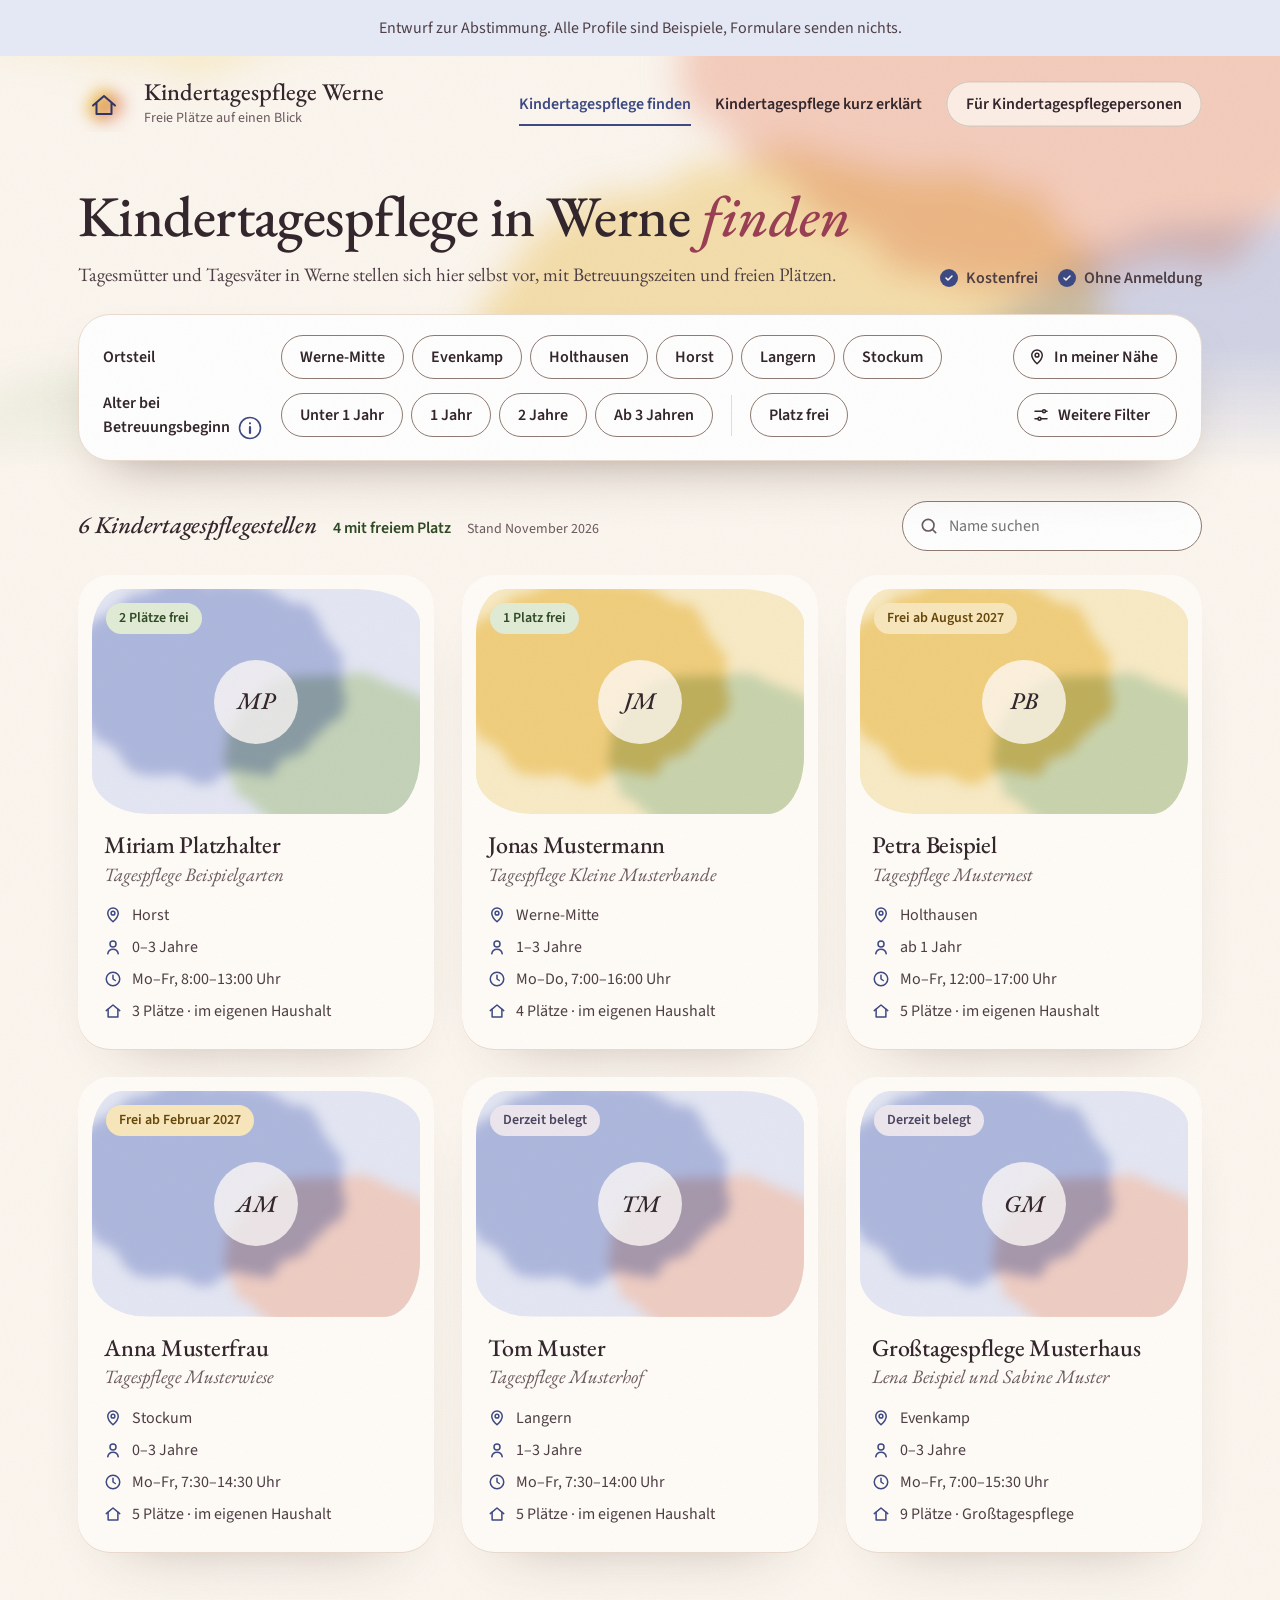
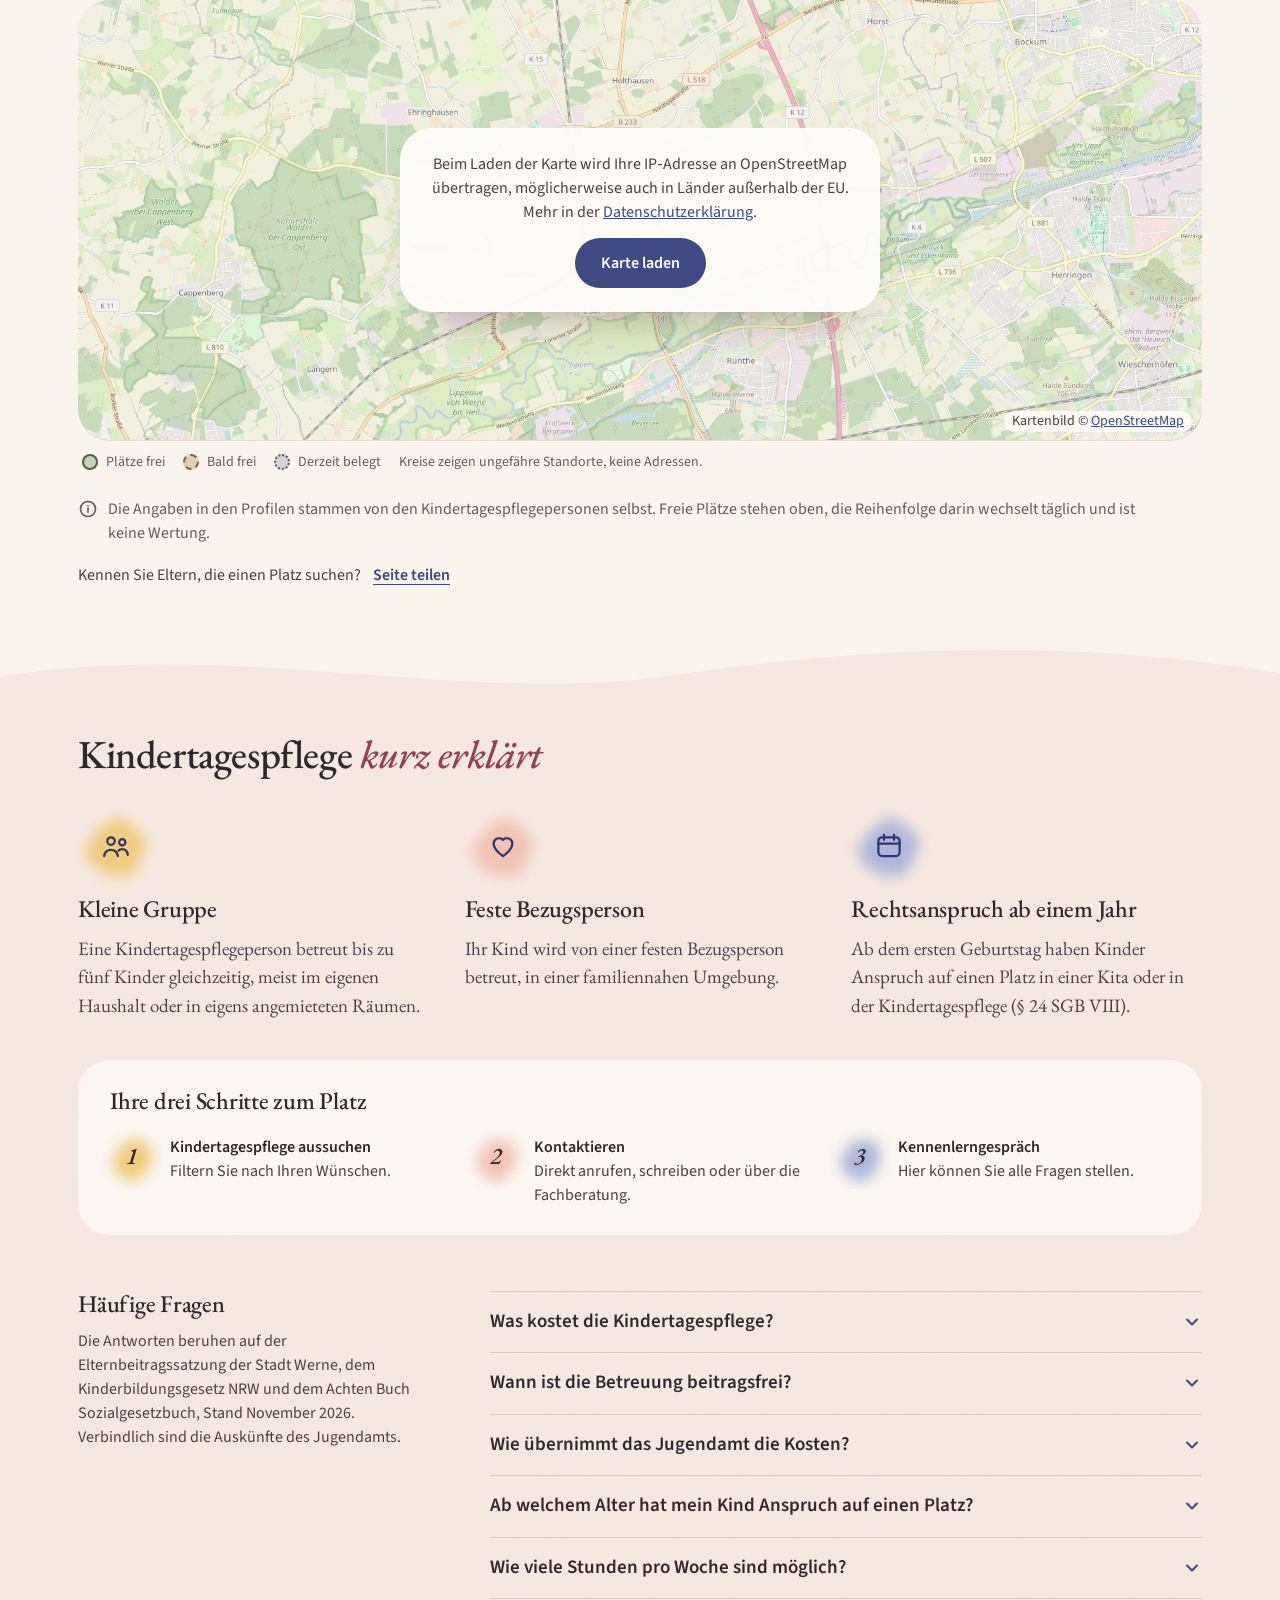
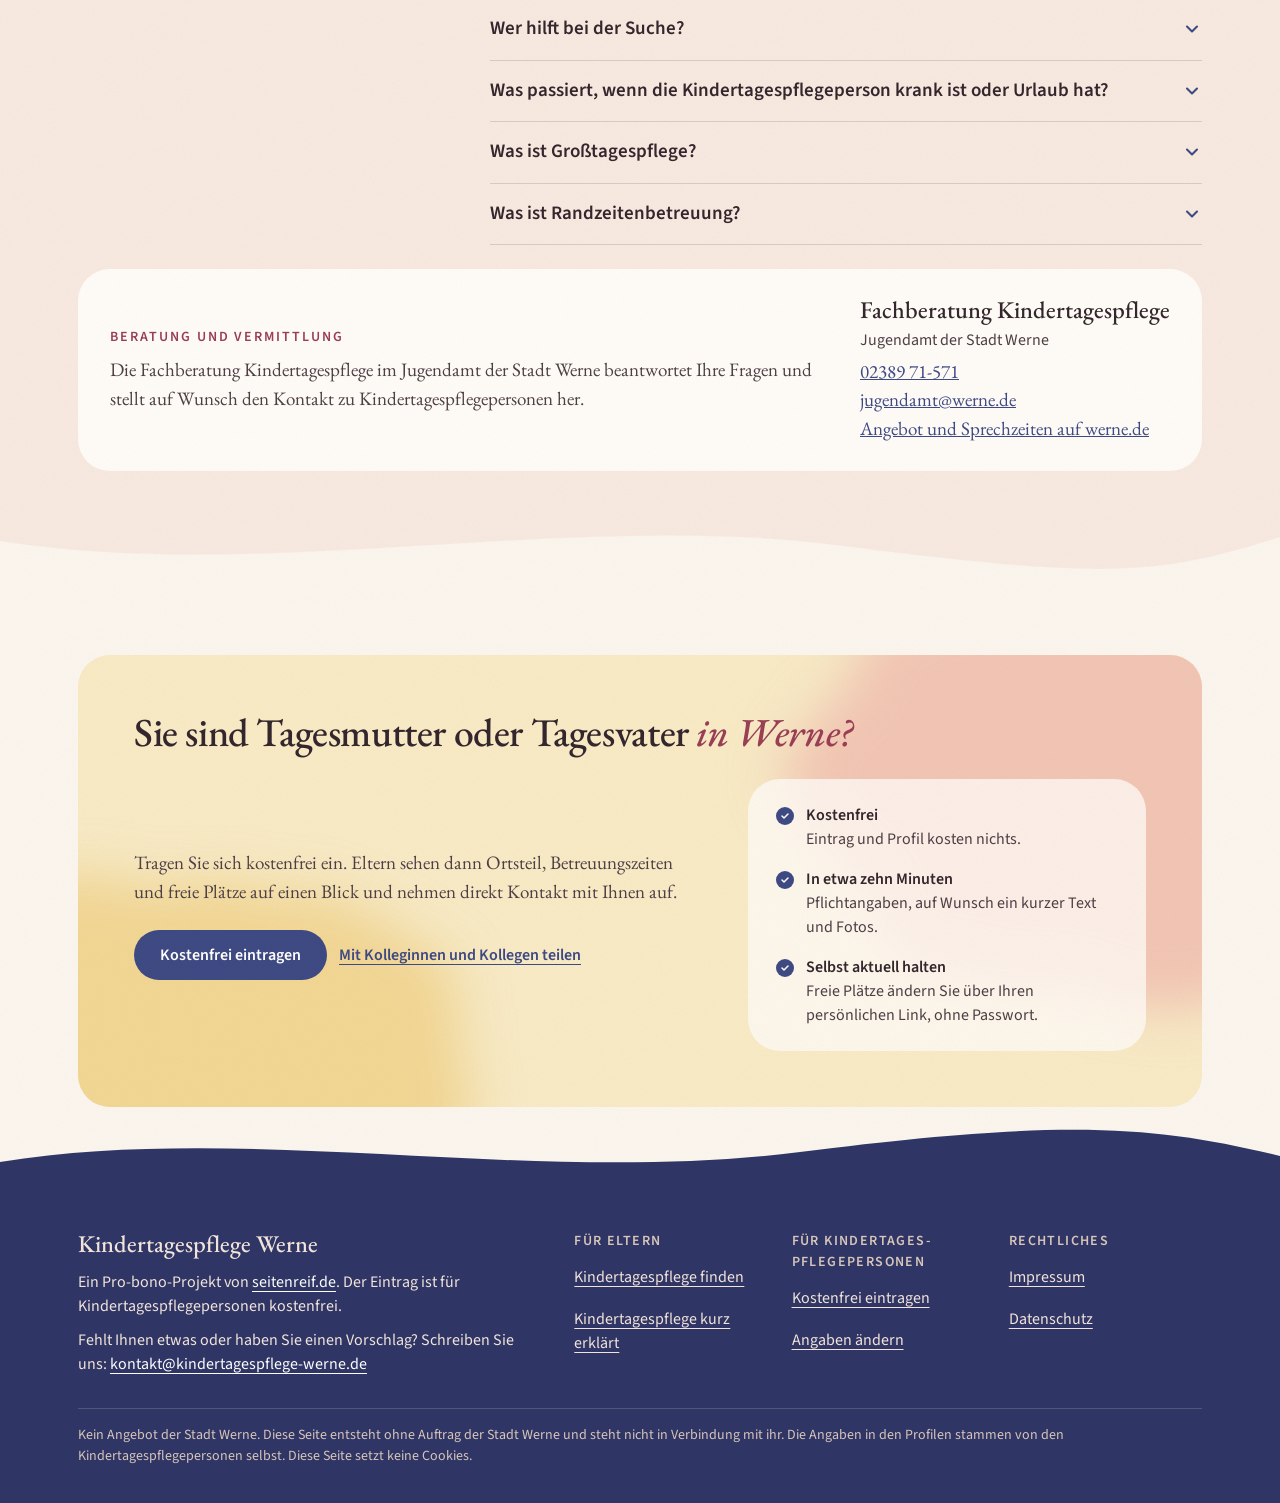
==== index.html @ 7c1902ea "Vorschau, Stand 09119a2" ====
<!doctype html>
<html lang="de">
<head>
<meta charset="utf-8">
<meta name="robots" content="noindex, nofollow">
<meta name="viewport" content="width=device-width, initial-scale=1">
<title>Tagesmutter &amp; Tagesvater in Werne · Freie Plätze</title>
<meta name="description" content="Freie Plätze bei Tagesmüttern und Tagesvätern in Werne (Kreis Unna): nach Ortsteil und Alter suchen und Kontakt aufnehmen. Kostenfrei, ohne Anmeldung.">
<meta property="og:type" content="website">
<meta property="og:site_name" content="Kindertagespflege Werne">
<meta property="og:locale" content="de_DE">
<meta property="og:title" content="Tagesmutter &amp; Tagesvater in Werne · Freie Plätze">
<meta property="og:description" content="Freie Plätze bei Tagesmüttern und Tagesvätern in Werne (Kreis Unna): nach Ortsteil und Alter suchen und Kontakt aufnehmen. Kostenfrei, ohne Anmeldung.">
<meta property="og:url" content="https://karlschoss-prog.github.io/kindertagespflege-werne-vorschau/">
<meta property="og:image" content="https://karlschoss-prog.github.io/kindertagespflege-werne-vorschau/assets/img/teilen.jpg">
<meta property="og:image:width" content="1200">
<meta property="og:image:height" content="630">
<meta property="og:image:alt" content="Kindertagespflege in Werne auf einen Blick">
<meta name="twitter:card" content="summary_large_image">
<link rel="canonical" href="https://karlschoss-prog.github.io/kindertagespflege-werne-vorschau/">
<link rel="icon" href="assets/img/favicon.svg" type="image/svg+xml">
<link rel="stylesheet" href="assets/css/style.css">
<link rel="stylesheet" href="assets/vendor/leaflet/leaflet.css">
</head>
<body>
<p class="demo" style="margin:0;border-radius:0;text-align:center">Entwurf zur Abstimmung. Alle Profile sind Beispiele, Formulare senden nichts.</p>
<a class="skip" href="#inhalt">Zum Inhalt springen</a>
<svg width="0" height="0" style="position:absolute" aria-hidden="true" focusable="false">
  <defs>
    <filter id="lasur" x="-30%" y="-30%" width="160%" height="160%">
      <feTurbulence type="fractalNoise" baseFrequency="0.007" numOctaves="3" seed="4" result="n"/>
      <feDisplacementMap in="SourceGraphic" in2="n" scale="90" xChannelSelector="R" yChannelSelector="G" result="d"/>
      <feGaussianBlur in="d" stdDeviation="20"/>
    </filter>
    <filter id="lasur-s" x="-30%" y="-30%" width="160%" height="160%">
      <feTurbulence type="fractalNoise" baseFrequency="0.025" numOctaves="2" seed="9" result="n"/>
      <feDisplacementMap in="SourceGraphic" in2="n" scale="26" xChannelSelector="R" yChannelSelector="G" result="d"/>
      <feGaussianBlur in="d" stdDeviation="7"/>
    </filter>
    <filter id="papier">
      <feTurbulence type="fractalNoise" baseFrequency="0.9" numOctaves="2" seed="3"/>
      <feColorMatrix values="0 0 0 0 0.45  0 0 0 0 0.35  0 0 0 0 0.3  0 0 0 0.9 0"/>
    </filter>
  </defs>
</svg>
<div class="page">
<svg class="grain" aria-hidden="true"><rect width="100%" height="100%" filter="url(#papier)"/></svg>
<div class="top">
  <svg class="wash" viewBox="0 0 1440 900" preserveAspectRatio="xMidYMid slice" aria-hidden="true">
    <g filter="url(#lasur)">
      <ellipse cx="1180" cy="170" rx="420" ry="300" fill="#F2C6B4" opacity=".85"/>
      <ellipse cx="900" cy="560" rx="360" ry="230" fill="#F0CF7E" opacity=".6"/>
      <ellipse cx="1380" cy="640" rx="300" ry="240" fill="#AEB8DE" opacity=".55"/>
      <ellipse cx="160" cy="60" rx="320" ry="170" fill="#F8EBC6" opacity=".8"/>
      <ellipse cx="80" cy="760" rx="260" ry="160" fill="#B9CDA5" opacity=".35"/>
    </g>
  </svg>
  <header class="site">
    <div class="wrap">
      <a class="logo" href="index.html" aria-label="Kindertagespflege Werne, zur Startseite">
        <svg class="logo-mark" viewBox="0 0 52 52" aria-hidden="true">
          <g filter="url(#lasur-s)"><circle cx="22" cy="24" r="16" fill="#F0CF7E" style="mix-blend-mode:multiply"/><circle cx="32" cy="28" r="15" fill="#F2C6B4" style="mix-blend-mode:multiply"/></g>
          <path d="M15 27.5 26 18l11 9.5M18.5 25v11h15V25" fill="none" stroke="#2F3666" stroke-width="2" stroke-linecap="round" stroke-linejoin="round"/>
        </svg>
        <span class="logo-text"><strong>Kindertagespflege Werne</strong><span>Freie Plätze auf einen Blick</span></span>
      </a>
      <nav class="main" aria-label="Hauptnavigation">
        <a href="index.html#suche" aria-current="page">Kindertagespflege finden</a>
        <a href="index.html#info">Kindertagespflege kurz erklärt</a>
        <a class="btn btn-quiet" href="eintragen.html"><span class="nur-breit">Für Kindertagespflegepersonen</span><span class="nur-schmal">Eintragen</span></a>
      </nav>
    </div>
  </header>
  <section class="hero" aria-labelledby="hero-h">
    <div class="wrap">
      <div class="hero-kopf">
        <h1 id="hero-h">Kindertagespflege in&nbsp;Werne <em>finden</em></h1>
        <div class="hero-neben">
          <p class="lead">Tagesmütter und Tagesväter in Werne stellen sich hier selbst vor, mit Betreuungszeiten und freien Plätzen.</p>
          <ul class="vertrauen">
            <li>Kostenfrei</li>
            <li>Ohne Anmeldung</li>
          </ul>
        </div>
      </div>
      <!-- Am Rechner Chips mit Beschriftung links, am Handy Ortsteil und Alter als Auswahlliste (spart drei Zeilen).
           Eltern wählen das Alter ihres Kindes bei Betreuungsbeginn, gefiltert wird nach den Altersgruppen der Einträge.
           Das i neben „Alter bei Betreuungsbeginn“ klappt eine Erklärung mit Beispiel auf, am Rechner unter der Zeile (Karl, 06.11.2026).
           Randzeitenbetreuung steht in „Weitere Filter“.
           Zeile 1: wo (Ortsteil, In meiner Nähe), Zeile 2: was (Alter, Platz frei, Weitere Filter). -->
      <div class="filters" id="suche" role="search" aria-label="Kindertagespflegestellen filtern">
        <div class="filter-row f-zeile-ort">
          <span class="filter-label" id="lbl-ort">Ortsteil</span><div class="pills" role="group" aria-labelledby="lbl-ort" id="f-ort"></div>
          <select class="chipwahl" id="s-ort" aria-label="Ortsteil"></select>
          <button type="button" class="pill nah-knopf" id="f-nah" aria-pressed="false"><svg viewBox="0 0 24 24" fill="none" stroke="currentColor" stroke-width="2" stroke-linecap="round" stroke-linejoin="round" aria-hidden="true"><path d="M12 21s-7-6.2-7-11.5A7 7 0 0 1 19 9.5C19 14.8 12 21 12 21z"/><circle cx="12" cy="9.5" r="2.5"/></svg>In meiner Nähe</button>
        </div>
        <div class="filter-row f-zeile-alter">
          <div class="filter-label" id="lbl-alter">Alter bei <span class="nobr">Betreuungsbeginn<button type="button" class="info-knopf" id="alter-info-knopf" aria-expanded="false" aria-controls="alter-info" aria-label="Erklärung zum Alter bei Betreuungsbeginn"><svg viewBox="0 0 24 24" aria-hidden="true"><circle class="info-rund" cx="12" cy="12" r="10.5"/><path class="info-i" d="M12 11v6M12 7.3v.01"/></svg></button></span></div>
          <div class="pills" role="group" aria-label="Alter bei Betreuungsbeginn" aria-describedby="alter-info" id="f-alter"></div>
          <select class="chipwahl" id="s-alter" aria-label="Alter bei Betreuungsbeginn" aria-describedby="alter-info"></select>
          <span class="trenn" aria-hidden="true"></span>
          <button type="button" class="pill" id="f-frei" aria-pressed="false">Platz frei</button>
          <button type="button" class="pill mehr-knopf" id="f-mehr" aria-haspopup="dialog" aria-controls="mehr-filter"><svg viewBox="0 0 24 24" fill="none" stroke="currentColor" stroke-width="2" stroke-linecap="round" aria-hidden="true"><path d="M4 7h10M18 7h2M4 17h4M12 17h8"/><circle cx="16" cy="7" r="2"/><circle cx="10" cy="17" r="2"/></svg>Weitere Filter<span class="mehr-zahl" id="mehr-zahl"></span></button>
          <p class="filter-info" id="alter-info" hidden>Es zählt das Alter bei Betreuungsbeginn, nicht das heutige. Ihr Kind ist heute zehn&nbsp;Monate alt und startet in vier&nbsp;Monaten? Dann wählen Sie „1&nbsp;Jahr“.</p>
        </div>
        <!-- Gewählte Wünsche aus „Weitere Filter“, jeweils mit × zum Entfernen -->
        <div class="filter-row wunsch-zeile" id="wunsch-zeile" hidden><span class="filter-label">Wünsche</span><div class="wunsch-chips" id="wunsch-chips"></div></div>
        <p class="near-note" id="nah-hinweis" aria-live="polite"></p>
        <div class="filter-fuss" id="filter-fuss" hidden>
          <p class="treffer" id="treffer" aria-live="polite"></p>
          <button type="button" class="linkbtn" id="reset">Filter zurücksetzen</button>
        </div>
      </div>
    </div>
  </section>
</div>
<main id="inhalt">
<section class="find" aria-labelledby="anzahl">
  <div class="wrap">
    <div class="results-head">
      <div class="kopf-links">
        <h2 id="anzahl">Kindertagespflegestellen</h2>
        <span class="frei-zahl" id="frei-zahl"></span>
        <span class="stand" id="stand"></span>
      </div>
      <!-- Namenssuche an der Liste statt im Filterkasten: am Handy hinter der Lupe -->
      <button type="button" class="lupe" id="lupe" aria-label="Nach Namen suchen" aria-expanded="false" aria-controls="namensuche"><svg viewBox="0 0 24 24" fill="none" stroke="currentColor" stroke-width="2" stroke-linecap="round" aria-hidden="true"><circle cx="11" cy="11" r="7"/><path d="m20 20-3.5-3.5"/></svg></button>
      <div class="namensuche" id="namensuche">
        <svg viewBox="0 0 24 24" fill="none" stroke="currentColor" stroke-width="2" stroke-linecap="round" aria-hidden="true"><circle cx="11" cy="11" r="7"/><path d="m20 20-3.5-3.5"/></svg>
        <input type="search" id="f-text" placeholder="Name suchen" aria-label="Name oder Kindertagespflegestelle suchen" autocomplete="off">
      </div>
    </div>
    <!-- Solange kein Eintrag freigegeben ist: ohne Filter das Musterprofil (assets/js/musterprofil.js), mit Filter der leere Zustand -->
    <p class="muster-hinweis" id="muster-hinweis" hidden>Die Kindertagespflegepersonen in Werne tragen sich gerade ein. Das Musterprofil zeigt, wie ihre Profile aussehen werden.</p>
    <div class="grid" id="grid"></div>
    <div class="empty" id="leer" hidden>
      <h3 id="leer-titel">Keine Kindertagespflegestelle passt zu dieser Auswahl</h3>
      <p class="small" id="leer-text">Wählen Sie einen anderen Ortsteil oder blenden Sie auch belegte Plätze ein.</p>
      <button type="button" class="btn btn-quiet" id="reset2">Filter zurücksetzen</button>
    </div>

    <div class="map-wrap">
      <div id="karte" class="map" role="region" aria-label="Karte mit ungefähren Standorten der Kindertagespflegestellen"></div>
    </div>
    <div class="map-legend" aria-hidden="true">
      <span><i class="lg-jetzt"></i>Plätze frei</span>
      <span><i class="lg-ab"></i>Bald frei</span>
      <span><i class="lg-keine"></i>Derzeit belegt</span>
      <span>Kreise zeigen ungefähre Standorte, keine Adressen.</span>
    </div>
    <p class="notice"><svg width="20" height="20" viewBox="0 0 24 24" fill="none" stroke="currentColor" stroke-width="2" stroke-linecap="round" stroke-linejoin="round" aria-hidden="true" style="flex:none;margin-top:2px"><circle cx="12" cy="12" r="9"/><path d="M12 11v5"/><path d="M12 8h.01"/></svg>Die Angaben in den Profilen stammen von den Kindertagespflegepersonen selbst. Freie Plätze stehen oben, die Reihenfolge darin wechselt täglich und ist keine Wertung.</p>
    <p class="weitersagen" id="weitersagen" hidden><span>Kennen Sie Eltern, die einen Platz suchen?</span><button type="button" class="linkbtn teilen" id="teilen-seite">Seite teilen</button></p>
  </div>
</section>

<!-- Weitere Filter: Wünsche sortieren statt auszuschließen. Bei 5–20 Einträgen führen mehrere harte Filter fast immer zu 0 Treffern.
     Oben stehen Einträge, die alle Wünsche erfüllen, darunter die übrigen nach Zahl der erfüllten Wünsche. -->
<dialog class="filter-dialog" id="mehr-filter" aria-labelledby="mehr-h">
  <form method="dialog" class="dialog-rahmen">
    <div class="dialog-kopf">
      <h2 id="mehr-h">Weitere Filter</h2>
      <button type="submit" value="zu" class="dialog-zu" aria-label="Schließen"><svg viewBox="0 0 24 24" fill="none" stroke="currentColor" stroke-width="2.2" stroke-linecap="round" aria-hidden="true"><path d="M6 6l12 12M18 6 6 18"/></svg></button>
    </div>
    <div class="dialog-inhalt">
      <p class="dialog-hinweis">Wählen Sie, was Ihnen wichtig ist. Wer alles erfüllt, steht oben, die übrigen folgen darunter. Die Angaben stammen von den Kindertagespflegepersonen selbst.</p>
      <div class="wunsch-gruppen" id="wunsch-gruppen"></div>
    </div>
    <div class="dialog-fuss">
      <p class="dialog-treffer" id="mehr-treffer" aria-live="polite"></p>
      <div class="dialog-knoepfe">
        <button type="button" class="linkbtn" id="mehr-reset">Zurücksetzen</button>
        <button type="submit" value="zeigen" class="btn btn-primary">Ergebnisse anzeigen</button>
      </div>
    </div>
  </form>
</dialog>


<section class="band" id="info" aria-labelledby="info-h">
  <svg class="curve" viewBox="0 0 1440 72" preserveAspectRatio="none" aria-hidden="true" style="background:var(--paper)"><path d="M0 40 C 260 0, 520 70, 760 38 S 1220 4, 1440 36 L1440 72 L0 72 Z" fill="#F8EAE1"/></svg>
  <div class="wrap band-inner">
    <h2 id="info-h" class="h2">Kindertagespflege <em>kurz erklärt</em></h2>
    <div class="info-grid">
      <article class="info-item"><span class="blob-icon"><svg class="b" viewBox="0 0 76 76" aria-hidden="true"><g filter="url(#lasur-s)"><circle cx="38" cy="38" r="28" fill="#F0CF7E"/></g></svg><svg class="i" width="30" height="30" viewBox="0 0 24 24" fill="none" stroke="currentColor" stroke-width="1.8" stroke-linecap="round" stroke-linejoin="round" aria-hidden="true"><circle cx="8" cy="8" r="3"/><circle cx="17" cy="9" r="2.5"/><path d="M2.5 20c.6-3.3 2.8-5 5.5-5s4.9 1.7 5.5 5"/><path d="M14 15.6c.9-.7 1.9-1.1 3-1.1 2.3 0 4 1.5 4.5 4.5"/></svg></span><h3>Kleine Gruppe</h3><p>Eine Kindertagespflegeperson betreut bis zu fünf Kinder gleichzeitig, meist im eigenen Haushalt oder in eigens angemieteten Räumen.</p></article>
      <article class="info-item"><span class="blob-icon"><svg class="b" viewBox="0 0 76 76" aria-hidden="true"><g filter="url(#lasur-s)"><circle cx="38" cy="38" r="28" fill="#F2C6B4"/></g></svg><svg class="i" width="30" height="30" viewBox="0 0 24 24" fill="none" stroke="currentColor" stroke-width="1.8" stroke-linecap="round" stroke-linejoin="round" aria-hidden="true"><path d="M12 20s-7.5-4.6-7.5-10.2A4.3 4.3 0 0 1 12 7.2a4.3 4.3 0 0 1 7.5 2.6C19.5 15.4 12 20 12 20z"/></svg></span><h3>Feste Bezugsperson</h3><p>Ihr Kind wird von einer festen Bezugsperson betreut, in einer familiennahen Umgebung.</p></article>
      <article class="info-item"><span class="blob-icon"><svg class="b" viewBox="0 0 76 76" aria-hidden="true"><g filter="url(#lasur-s)"><circle cx="38" cy="38" r="28" fill="#AEB8DE"/></g></svg><svg class="i" width="30" height="30" viewBox="0 0 24 24" fill="none" stroke="currentColor" stroke-width="1.8" stroke-linecap="round" stroke-linejoin="round" aria-hidden="true"><rect x="3.5" y="5" width="17" height="15" rx="3"/><path d="M8 3v4M16 3v4M3.5 10h17"/></svg></span><h3>Rechtsanspruch ab einem Jahr</h3><p>Ab dem ersten Geburtstag haben Kinder Anspruch auf einen Platz in einer Kita oder in der Kindertagespflege (§ 24 SGB VIII).</p></article>
    </div>
    <section class="schritte-box" aria-labelledby="schritte-h">
      <h3 id="schritte-h">Ihre drei Schritte zum Platz</h3>
      <ol class="schritte-liste">
        <li><span class="dot"><svg viewBox="0 0 56 56" aria-hidden="true"><g filter="url(#lasur-s)"><circle cx="28" cy="28" r="20" fill="#F0CF7E"/></g></svg><span>1</span></span><div><strong>Kindertagespflege aussuchen</strong><span class="t">Filtern Sie nach Ihren Wünschen.</span></div></li>
        <li><span class="dot"><svg viewBox="0 0 56 56" aria-hidden="true"><g filter="url(#lasur-s)"><circle cx="28" cy="28" r="20" fill="#F2C6B4"/></g></svg><span>2</span></span><div><strong>Kontaktieren</strong><span class="t">Direkt anrufen, schreiben oder über die Fachberatung.</span></div></li>
        <li><span class="dot"><svg viewBox="0 0 56 56" aria-hidden="true"><g filter="url(#lasur-s)"><circle cx="28" cy="28" r="20" fill="#AEB8DE"/></g></svg><span>3</span></span><div><strong>Kennenlerngespräch</strong><span class="t">Hier können Sie alle Fragen stellen.</span></div></li>
      </ol>
    </section>
    <section class="faq" aria-labelledby="faq-h">
      <div class="faq-kopf">
        <h3 id="faq-h">Häufige Fragen</h3>
        <p>Die Antworten beruhen auf der Elternbeitragssatzung der Stadt Werne, dem Kinderbildungsgesetz NRW und dem Achten Buch Sozialgesetzbuch, Stand November 2026. Verbindlich sind die Auskünfte des Jugendamts.</p>
      </div>
      <div class="faq-liste">
          <details><summary>Was kostet die Kindertagespflege?</summary><div class="faq-antwort"><p>Sie zahlen einen monatlichen Elternbeitrag an die Stadt Werne. Er richtet sich nach dem Einkommen der Eltern, nach dem Alter Ihres Kindes (unter oder über zwei Jahre) und nach den vereinbarten Wochenstunden. Sind zwei Kinder gleichzeitig in Betreuung, zahlen Sie für das zweite 25 Prozent, ab dem dritten Kind entfällt der Beitrag. Für das Mittagessen kann die Kindertagespflegeperson ein zusätzliches Entgelt verlangen. Die genauen Beträge nennt Ihnen das Jugendamt der Stadt Werne.</p><p class="faq-quelle">Quelle: <a href="https://www.werne.de/de-wAssets/docs/rathaus/politik/ortsrecht/Sonstige/V-10-2024.pdf">Elternbeitragssatzung der Stadt Werne</a>, §§ 3, 6 und 7</p></div></details>
          <details><summary>Wann ist die Betreuung beitragsfrei?</summary><div class="faq-antwort"><p>Wird Ihr Kind bis zum 30. September vier Jahre alt, ist die Betreuung ab dem 1. August desselben Jahres bis zur Einschulung beitragsfrei. Das gilt für Kita und Kindertagespflege.</p><p class="faq-quelle">Quelle: <a href="https://recht.nrw.de/lrgv/gesetz/01082026-gesetz-zur-fruehen-bildung-und-foerderung-von-kindern-kinderbildungsgesetz">Kinderbildungsgesetz NRW</a>, § 50 · <a href="https://www.werne.de/de-wAssets/docs/rathaus/politik/ortsrecht/Sonstige/V-10-2024.pdf">Elternbeitragssatzung</a>, § 7</p></div></details>
          <details><summary>Wie übernimmt das Jugendamt die Kosten?</summary><div class="faq-antwort"><p>Bewilligt das Jugendamt der Stadt Werne die Kindertagespflege, übernimmt es die Kosten, und Sie zahlen einen Elternbeitrag als Anteil. Melden Sie den Bedarf früh beim Jugendamt an, mit gewünschtem Umfang und Betreuungsart. Nach dem Kinderbildungsgesetz NRW geschieht das grundsätzlich spätestens sechs Monate vor Beginn. Den Elternbeitrag setzt das Jugendamt per Bescheid fest, dafür geben Sie eine Erklärung zu Ihrem Einkommen ab. Wie Sie den Antrag stellen, erklärt Ihnen die Fachberatung Kindertagespflege.</p><p class="faq-quelle">Quelle: <a href="https://recht.nrw.de/lrgv/gesetz/01082026-gesetz-zur-fruehen-bildung-und-foerderung-von-kindern-kinderbildungsgesetz">Kinderbildungsgesetz NRW</a>, § 5 · <a href="https://www.werne.de/de-wAssets/docs/rathaus/politik/ortsrecht/Sonstige/V-10-2024.pdf">Elternbeitragssatzung</a>, §§ 1, 8 und 9</p></div></details>
          <details><summary>Ab welchem Alter hat mein Kind Anspruch auf einen Platz?</summary><div class="faq-antwort"><p>Vom ersten bis zum dritten Geburtstag hat Ihr Kind Anspruch auf Förderung in einer Kita oder in der Kindertagespflege. Vor dem ersten Geburtstag wird ein Kind zum Beispiel gefördert, wenn die Eltern berufstätig sind, Arbeit suchen oder in Ausbildung sind. Ab drei Jahren gilt der Anspruch für einen Platz in einer Kita. Kindertagespflege ist dann bei besonderem Bedarf oder ergänzend möglich.</p><p class="faq-quelle">Quelle: <a href="https://www.gesetze-im-internet.de/sgb_8/__24.html">§ 24 SGB VIII</a></p></div></details>
          <details><summary>Wie viele Stunden pro Woche sind möglich?</summary><div class="faq-antwort"><p>Den Umfang vereinbaren Sie im Betreuungsvertrag als feste Zahl an Wochenstunden. Die Elternbeitragssatzung der Stadt Werne sieht Stufen von 5 bis 45 Stunden pro Woche vor, in Schritten von 5 Stunden. Der Umfang richtet sich nach dem Bedarf Ihres Kindes und Ihrer Familie.</p><p class="faq-quelle">Quelle: <a href="https://www.werne.de/de-wAssets/docs/rathaus/politik/ortsrecht/Sonstige/V-10-2024.pdf">Elternbeitragssatzung</a>, §§ 2 und 6 · <a href="https://www.gesetze-im-internet.de/sgb_8/__24.html">§ 24 SGB VIII</a></p></div></details>
          <details><summary>Wer hilft bei der Suche?</summary><div class="faq-antwort"><p>Die Fachberatung Kindertagespflege im Jugendamt der Stadt Werne berät Sie zur passenden Betreuungsform, hilft bei der Suche und vermittelt auf Wunsch. Ihre Kontaktdaten stehen unten auf dieser Seite. Im Kita-Portal mykitaVM der Stadt finden Sie Kitas, für die Kindertagespflege verweist es auf die Fachberatung.</p><p class="faq-quelle">Quelle: <a data-cfg-href="beratung.url">Angebote der Stadt Werne</a> · <a href="https://mykitavm.trinuts.de/mykitavm/?page=werne">mykitaVM Werne</a></p></div></details>
          <details><summary>Was passiert, wenn die Kindertagespflegeperson krank ist oder Urlaub hat?</summary><div class="faq-antwort"><p>Fällt die Kindertagespflegeperson aus, muss das Jugendamt rechtzeitig eine andere Betreuung für Ihr Kind sicherstellen. Urlaub und absehbare Ausfälle stimmen Sie früh mit der Kindertagespflegeperson ab. Wie die Vertretung in Werne geregelt ist, erklärt Ihnen die Fachberatung Kindertagespflege. In den Profilen sehen Sie, wer eine feste Vertretung angibt.</p><p class="faq-quelle">Quelle: <a href="https://recht.nrw.de/lrgv/gesetz/01082026-gesetz-zur-fruehen-bildung-und-foerderung-von-kindern-kinderbildungsgesetz">Kinderbildungsgesetz NRW</a>, § 23</p></div></details>
          <details><summary>Was ist Großtagespflege?</summary><div class="faq-antwort"><p>In einer Großtagespflege arbeiten bis zu drei Kindertagespflegepersonen zusammen und betreuen höchstens neun Kinder gleichzeitig. Jedes Kind ist vertraglich und pädagogisch einer bestimmten Kindertagespflegeperson zugeordnet.</p><p class="faq-quelle">Quelle: <a href="https://recht.nrw.de/lrgv/gesetz/01082026-gesetz-zur-fruehen-bildung-und-foerderung-von-kindern-kinderbildungsgesetz">Kinderbildungsgesetz NRW</a>, § 22</p></div></details>
          <details><summary>Was ist Randzeitenbetreuung?</summary><div class="faq-antwort"><p>Randzeitenbetreuung ist Kindertagespflege vor oder nach den Öffnungszeiten einer Kita oder Offenen Ganztagsschule, zum Beispiel im Anschluss an die Kita oder die Schule. Das Kinderbildungsgesetz NRW nennt sie ergänzende Kindertagespflege. Das Jugendamt kann sie auf Ihren Antrag bewilligen, wenn Ihr Kind aus familiären Gründen regelmäßig mehr als eine Stunde außerhalb der Öffnungszeit betreut werden muss.</p><p class="faq-quelle">Quelle: <a href="https://recht.nrw.de/lrgv/gesetz/01082026-gesetz-zur-fruehen-bildung-und-foerderung-von-kindern-kinderbildungsgesetz">Kinderbildungsgesetz NRW</a>, § 23</p></div></details>
      </div>
    </section>
    <div class="contact-card">
      <div style="flex:1 1 420px">
        <p class="eyebrow" style="margin-bottom:8px">Beratung und Vermittlung</p>
        <p style="color:var(--ink-2)">Die Fachberatung Kindertagespflege im Jugendamt der Stadt Werne beantwortet Ihre Fragen und stellt auf Wunsch den Kontakt zu Kindertagespflegepersonen her.</p>
      </div>
      <div style="flex:0 1 auto">
        <p class="who" data-cfg="beratung.name">Fachberatung Kindertagespflege</p>
        <p class="small" style="color:var(--ink-2);margin-top:4px" data-cfg="beratung.titel"></p>
        <p style="margin-top:6px"><a data-cfg="beratung.telefon" data-cfg-href="beratung.telefon"></a></p>
        <p><a data-cfg="beratung.email" data-cfg-href="beratung.email"></a></p>
        <p><a data-cfg-href="beratung.url">Angebot und Sprechzeiten auf werne.de</a></p>
      </div>
    </div>
  </div>
  <svg class="curve" viewBox="0 0 1440 72" preserveAspectRatio="none" aria-hidden="true" style="background:#F8EAE1"><path d="M0 30 C 300 72, 640 0, 940 34 S 1300 66, 1440 26 L1440 72 L0 72 Z" fill="#FBF6EF"/></svg>
</section>

<div class="wrap">
  <section class="cta" aria-labelledby="cta-h">
    <svg viewBox="0 0 1200 360" preserveAspectRatio="xMidYMid slice" aria-hidden="true"><g filter="url(#lasur)"><ellipse cx="1040" cy="80" rx="320" ry="200" fill="#F2C6B4" style="mix-blend-mode:multiply"/><ellipse cx="180" cy="330" rx="300" ry="160" fill="#F0CF7E" opacity=".7" style="mix-blend-mode:multiply"/></g></svg>
    <h2 id="cta-h">Sie sind Tagesmutter oder Tagesvater <em>in Werne?</em></h2>
    <div class="cta-text">
      <p>Tragen Sie sich kostenfrei ein. Eltern sehen dann Ortsteil, Betreuungszeiten und freie Plätze auf einen Blick und nehmen direkt Kontakt mit Ihnen auf.</p>
      <div class="actions"><a class="btn btn-primary" href="eintragen.html">Kostenfrei eintragen</a><button type="button" class="linkbtn teilen" id="teilen-kolleg" hidden>Mit Kolleginnen und Kollegen teilen</button></div>
    </div>
    <ul class="cta-punkte">
      <li><strong>Kostenfrei</strong><span>Eintrag und Profil kosten nichts.</span></li>
      <li><strong>In etwa zehn Minuten</strong><span>Pflichtangaben, auf Wunsch ein kurzer Text und Fotos.</span></li>
      <li><strong>Selbst aktuell halten</strong><span>Freie Plätze ändern Sie über Ihren persönlichen Link, ohne Passwort.</span></li>
    </ul>
  </section>
</div>
</main>
<footer class="site">
  <svg class="curve" viewBox="0 0 1440 72" preserveAspectRatio="none" aria-hidden="true"><path d="M0 46 C 280 6, 600 70, 900 36 S 1300 10, 1440 40 L1440 72 L0 72 Z" fill="#2F3666"/></svg>
  <div class="wrap fuss">
    <div class="fuss-marke">
      <strong>Kindertagespflege Werne</strong>
      <p>Ein Pro-bono-Projekt von <a href="https://www.seitenreif.de">seitenreif.de</a>. Der Eintrag ist für Kindertagespflegepersonen kostenfrei.</p>
      <p class="fuss-feedback">Fehlt Ihnen etwas oder haben Sie einen Vorschlag? Schreiben Sie uns: <a data-cfg="betreiber.feedback" data-cfg-href="betreiber.feedback">[E-Mail für Feedback]</a></p>
    </div>
    <nav class="fuss-nav" aria-label="Weitere Seiten">
      <div><p class="fuss-titel">Für Eltern</p><ul><li><a href="index.html#suche">Kindertagespflege finden</a></li><li><a href="index.html#info">Kindertagespflege kurz erklärt</a></li></ul></div>
      <div><p class="fuss-titel">Für Kindertages&shy;pflege&shy;personen</p><ul><li><a href="eintragen.html">Kostenfrei eintragen</a></li><li><a href="aendern.html">Angaben ändern</a></li></ul></div>
      <div><p class="fuss-titel">Rechtliches</p><ul><li><a href="impressum.html">Impressum</a></li><li><a href="datenschutz.html">Datenschutz</a></li></ul></div>
    </nav>
  </div>
  <div class="wrap disclaimer">
    <p>Kein Angebot der Stadt Werne. Diese Seite entsteht ohne Auftrag der Stadt Werne und steht nicht in Verbindung mit ihr. Die Angaben in den Profilen stammen von den Kindertagespflegepersonen selbst. Diese Seite setzt keine Cookies.</p>
  </div>
</footer>
</div>
<script src="assets/vendor/leaflet/leaflet.js"></script>
<script src="assets/js/config.js"></script>
<script src="assets/js/common.js"></script>
<script src="assets/js/musterprofil.js"></script>
<script src="assets/js/uebersicht.js"></script>
</body>
</html>
---- assets/css/style.css ----
/* Kindertagespflege Werne · Gestaltung nach Entwurf 3 (Farbenlehre)
   Schriften liegen lokal (assets/fonts), es werden keine externen Dienste geladen.

   System (seit der Design-Prüfung vom 02.11.2026):
   - 6 Schriftgrößen je Breite (--fs-…), 3 Gewichte (400, 500 für Überschriften, 600), 2 Zeilenhöhen
   - Rundungen: klein (Felder, Hinweise), groß (Kästen, Karten), Pille, Kreis
   - Erkennungszeichen: Lasurflächen und organische Bildformen (.photo, .profile-photo, .gallery .g).
     Diese Formen bleiben bewusst unregelmäßig. */

@font-face{font-family:"EB Garamond";font-style:normal;font-weight:400;font-display:swap;src:url(../fonts/eb-garamond-latin-400-normal.woff2) format("woff2")}
@font-face{font-family:"EB Garamond";font-style:normal;font-weight:500;font-display:swap;src:url(../fonts/eb-garamond-latin-500-normal.woff2) format("woff2")}
@font-face{font-family:"EB Garamond";font-style:normal;font-weight:600;font-display:swap;src:url(../fonts/eb-garamond-latin-600-normal.woff2) format("woff2")}
@font-face{font-family:"EB Garamond";font-style:italic;font-weight:400;font-display:swap;src:url(../fonts/eb-garamond-latin-400-italic.woff2) format("woff2")}
@font-face{font-family:"EB Garamond";font-style:italic;font-weight:500;font-display:swap;src:url(../fonts/eb-garamond-latin-500-italic.woff2) format("woff2")}
@font-face{font-family:"Source Sans 3";font-style:normal;font-weight:400;font-display:swap;src:url(../fonts/source-sans-3-latin-400-normal.woff2) format("woff2")}
@font-face{font-family:"Source Sans 3";font-style:normal;font-weight:600;font-display:swap;src:url(../fonts/source-sans-3-latin-600-normal.woff2) format("woff2")}

:root{
  --paper:#FBF6EF; --band:#F8EAE1; --card:#FFFCF8; --ink:#33262C; --ink-2:#4E3F45; --muted:#6B5A5F; --line:#EADCCF; --line-2:#DCCBBE;
  --field:#8F7B73; /* Rand von Eingabefeldern, 4:1 auf Weiß */
  --indigo:#3E4A84; --indigo-dark:#2F3666; --rose:#9A3F55;
  --peach:#F2C6B4; --peach-soft:#F8E2D8; --gold:#F0CF7E; --gold-soft:#F8EBC6; --blue:#AEB8DE; --blue-soft:#E4E7F4; --green:#B9CDA5; --green-soft:#E4EDDA;
  --free-bg:#E1ECD6; --free-ink:#2F4A24; --soon-bg:#F8E7BC; --soon-ink:#66470A; --none-bg:#ECE6EE; --none-ink:#4B4560;
  --serif:"EB Garamond",Garamond,"Times New Roman",serif; --sans:"Source Sans 3",system-ui,-apple-system,"Segoe UI",sans-serif;

  /* Schriftleiter: 6 Stufen. Handy 14 · 16 · 19 · 24 · 32 · 36, Rechner 14 · 16 · 19 · 24 · 44 · 64 */
  --fs-etikett:14px;                     /* Etiketten, Status, Kleingedrucktes */
  --fs-ui:16px;                          /* Bedienung, Hinweise, Nebentext */
  --fs-text:19px;                        /* Lesetext */
  --fs-titel:24px;                       /* Titel in Kästen und Karten, Einleitung am Rechner */
  --fs-abschnitt:clamp(32px,3.1vw,44px); /* Abschnittstitel */
  --fs-seite:clamp(36px,4.5vw,64px);     /* Seitentitel */
  --lh-text:1.5; --lh-titel:1.1;

  --r-klein:16px; --r-gross:32px;
}
*{box-sizing:border-box}
html{scroll-behavior:smooth}
body{margin:0;background:var(--paper);color:var(--ink);font-family:var(--serif);font-size:var(--fs-text);line-height:var(--lh-text)}
a{color:var(--indigo)} a:hover{color:var(--indigo-dark)}
h1,h2,h3{margin:0;font-weight:500;line-height:var(--lh-titel);letter-spacing:-0.01em}
h1{font-size:var(--fs-seite)}
h2{font-size:var(--fs-abschnitt)}
h3{font-size:var(--fs-titel)}
b,strong{font-weight:600}
p{margin:0}
img{max-width:100%;display:block}
.wrap{max-width:1180px;margin:0 auto;padding:0 28px}
.sans{font-family:var(--sans)}
.nobr{white-space:nowrap}
.visually-hidden{position:absolute!important;width:1px;height:1px;overflow:hidden;clip:rect(0 0 0 0);white-space:nowrap}
.skip{position:absolute;left:16px;top:-60px;z-index:100;background:var(--indigo);color:#fff;padding:10px 16px;border-radius:var(--r-klein);font:600 var(--fs-ui)/var(--lh-text) var(--sans)}
.skip:focus{top:12px}
:focus-visible{outline:3px solid var(--indigo);outline-offset:2px}
[hidden]{display:none!important}

/* Seite, Papierstruktur, Lasur */
.page{position:relative;overflow:hidden;overflow:clip} /* clip schneidet die Farbflächen ab wie hidden, lässt aber position:sticky arbeiten */
.grain{position:absolute;inset:0;width:100%;height:100%;pointer-events:none;opacity:.06;mix-blend-mode:multiply;z-index:50}
.top{position:relative}
.wash{position:absolute;inset:0;width:100%;height:100%;display:block;pointer-events:none;z-index:0;-webkit-mask-image:linear-gradient(to bottom,#000 70%,transparent);mask-image:linear-gradient(to bottom,#000 70%,transparent)}
.wash ellipse,.wash circle{mix-blend-mode:multiply}
.top > *:not(.wash){position:relative;z-index:1}
.curve{display:block;width:100%;height:72px}
/* Lasurkreise dürfen über ihren Rahmen hinaus weich auslaufen, sonst entstehen harte, eckige Kanten */
.logo-mark,.dot svg,.blob-icon svg.b{overflow:visible}

/* Kopf */
header.site .wrap{display:flex;flex-wrap:wrap;align-items:center;justify-content:space-between;gap:16px;padding-top:22px;padding-bottom:22px}
.logo{display:flex;align-items:center;gap:14px;text-decoration:none;color:var(--ink)}
.logo-mark{width:52px;height:52px;flex:none;display:block}
.logo-text{display:flex;flex-direction:column;line-height:var(--lh-titel)}
.logo-text strong{font-family:var(--serif);font-size:var(--fs-titel);font-weight:500}
.logo-text span{font:var(--fs-etikett)/var(--lh-text) var(--sans);color:var(--muted);margin-top:2px}
nav.main{display:flex;flex-wrap:wrap;align-items:center;gap:6px 24px;font-family:var(--sans)}
nav.main a{text-decoration:none;color:var(--ink);font-weight:600;font-size:var(--fs-ui);padding:10px 0}
nav.main a[aria-current="page"]:not(.btn){color:var(--indigo);box-shadow:inset 0 -2px 0 var(--indigo)}
nav.main .btn{min-height:46px;padding:10px 20px} /* schlicht: der einzige gefüllte Knopf oben gehört den Eltern */
nav.main .btn[aria-current="page"]{box-shadow:inset 0 0 0 1.5px var(--indigo);color:var(--indigo-dark)}
.nur-schmal{display:none}
/* „Für Kindertagespflegepersonen“ passt erst ab 1100 px in eine Kopfzeile, darunter steht „Eintragen“ */
@media (max-width:1099px){.nur-breit{display:none} .nur-schmal{display:inline}}

/* Schaltflächen */
.btn{display:inline-flex;align-items:center;justify-content:center;gap:10px;min-height:50px;padding:13px 26px;border-radius:999px;font:600 var(--fs-ui)/var(--lh-text) var(--sans);text-decoration:none;border:0;cursor:pointer}
.btn-primary{background:var(--indigo);color:#fff} .btn-primary:hover{background:var(--indigo-dark);color:#fff}
.btn-quiet{background:rgba(255,252,248,.7);color:var(--ink);box-shadow:inset 0 0 0 1.5px var(--line-2)} .btn-quiet:hover{box-shadow:inset 0 0 0 1.5px var(--indigo);color:var(--indigo-dark)}
.btn-danger{background:transparent;color:var(--rose);box-shadow:inset 0 0 0 1.5px var(--rose)}
.btn[disabled]{opacity:.6;cursor:not-allowed}
.linkbtn{background:none;border:0;padding:8px 0;color:var(--indigo);font:600 var(--fs-ui)/var(--lh-text) var(--sans);text-decoration:underline;text-underline-offset:4px;cursor:pointer;min-height:44px}

/* Hero: Aufgabe und Ort als Überschrift, daneben ein konkreter Satz, darunter sofort die Suche (wie kita.de, gov.uk, Airbnb) */
.hero{padding:32px 0 8px}
.hero-kopf{margin-bottom:24px}
.hero-kopf h1{margin-bottom:14px} /* am Rechner eine Zeile, am Handy „Kindertagespflege / in Werne finden“ (geschütztes Leerzeichen) */
.hero-neben{display:flex;flex-wrap:wrap;align-items:flex-end;justify-content:space-between;gap:10px 32px}
.hero-neben .lead{font-size:var(--fs-text)} /* ein Satz: keine Begrenzung, am Rechner eine Zeile neben den Häkchen */
.eyebrow{font:600 var(--fs-etikett)/var(--lh-text) var(--sans);letter-spacing:.14em;text-transform:uppercase;color:var(--rose)}
h1 em,h2 em{font-style:italic;color:var(--rose);font-weight:500;white-space:nowrap} /* die betonte Wortgruppe bleibt zusammen */
h1,h2,h3{text-wrap:balance}
p,li,dd{text-wrap:pretty} /* keine einzelnen Wörter in der letzten Zeile, wo der Browser es kann */
.lead{font-size:var(--fs-titel);line-height:var(--lh-text);color:var(--ink-2)} /* Einleitung aus ein bis zwei Sätzen: volle Breite */
.actions{display:flex;flex-wrap:wrap;gap:12px;margin-top:6px}
/* Häkchen als Aufzählungszeichen (Vertrauenszeile, Vorteile im Aufruf) */
.vertrauen{list-style:none;margin:0;padding:0;display:flex;flex-wrap:wrap;gap:8px 20px;font:600 var(--fs-ui)/var(--lh-text) var(--sans);color:var(--ink-2)}
.vertrauen li{display:inline-flex;align-items:center;gap:8px}
.vertrauen li::before{content:"";flex:none;width:18px;height:18px;border-radius:50%;background:var(--indigo) url("data:image/svg+xml,%3Csvg xmlns='http://www.w3.org/2000/svg' viewBox='0 0 24 24' fill='none' stroke='%23fff' stroke-width='3' stroke-linecap='round' stroke-linejoin='round'%3E%3Cpath d='m6 12 4 4 8-8'/%3E%3C/svg%3E") center/12px no-repeat}
.dot{flex:none;width:44px;height:44px;position:relative;display:flex;align-items:center;justify-content:center;font:italic 500 var(--fs-titel)/var(--lh-titel) var(--serif);color:var(--ink)}
.dot svg{position:absolute;inset:-6px;width:56px;height:56px}
.dot span{position:relative}

/* Filter: weiße Fläche mit Schatten hebt sich vom Grund ab; Chips mit klarem Rahmen (4:1), gewählt gefüllt mit Häkchen */
section.find{padding:32px 0 40px}
.filters{background:#fff;border:1px solid var(--line);border-radius:var(--r-gross);padding:20px 24px;display:flex;flex-direction:column;gap:12px;box-shadow:0 28px 56px -32px rgba(80,50,40,.5)}
.filter-row{display:flex;flex-wrap:wrap;gap:10px 18px;align-items:center}
/* Beschriftung links. 160 px: „Betreuungsbeginn“ mit i (159 px), „Alter bei“ steht darüber */
.filter-label{flex:0 0 160px;font:600 var(--fs-ui)/var(--lh-text) var(--sans);color:var(--ink)}
/* i-Knopf: sichtbar 24 px, Tippfläche 44 px. Der negative Rand hält die Zeile so hoch wie den Text. */
.info-knopf{display:inline-flex;vertical-align:middle;align-items:center;justify-content:center;width:44px;height:44px;margin:-10px -10px -10px -2px;padding:0;border:0;background:none;color:var(--indigo);cursor:pointer}
.info-knopf svg{width:24px;height:24px;fill:none;stroke:currentColor;border-radius:50%}
.info-rund{stroke-width:1.6}
.info-i{stroke-width:2.2;stroke-linecap:round}
@media (hover:hover){.info-knopf:hover .info-rund{fill:var(--blue-soft)}}
.info-knopf[aria-expanded="true"] .info-rund{fill:var(--indigo)}
.info-knopf[aria-expanded="true"] .info-i{stroke:#fff}
.info-knopf:focus-visible{outline:none}
.info-knopf:focus-visible svg{outline:3px solid var(--indigo);outline-offset:2px}
.filter-info{flex:0 0 100%} /* unter der Zeile, volle Breite */
.filter-info,.muster-hinweis{background:var(--blue-soft);border-radius:var(--r-klein);padding:12px 16px;font:var(--fs-ui)/var(--lh-text) var(--sans);color:var(--ink)}
.muster-hinweis{margin-bottom:24px}
span.btn{cursor:default} /* Knöpfe im Musterprofil führen nirgendwohin */
.pills{display:flex;flex-wrap:wrap;gap:8px;flex:0 1 auto}
.trenn{width:1px;align-self:stretch;background:var(--line);margin:4px 0}
.filter-row > .pill{flex:none}
/* Viele Ortsteile: Die Chips brechen in ihrer Spalte um, Beschriftung und „In meiner Nähe“ bleiben auf Höhe der ersten Zeile */
.f-zeile-ort{align-items:flex-start}
.f-zeile-ort .filter-label{padding-top:10px}
.f-zeile-ort .pills{flex:1 1 0;min-width:0}
.pill svg{width:18px;height:18px;margin-left:-4px;flex:none}
.pill[aria-pressed="true"] svg{display:none} /* gewählt: Häkchen statt Ortssymbol */
/* Auswahlliste als Chip (nur am Handy sichtbar). Nichts gewählt: weiß; gewählt: Indigo wie ein gewählter Chip */
.chipwahl{display:none;width:auto;flex:none;appearance:none;-webkit-appearance:none;min-height:44px;padding:9px 40px 9px 16px;border-radius:999px;border:1.5px solid var(--field);font:600 var(--fs-ui)/var(--lh-text) var(--sans);color:var(--ink);background:#fff url("data:image/svg+xml,%3Csvg xmlns='http://www.w3.org/2000/svg' viewBox='0 0 24 24' fill='none' stroke='%2333262C' stroke-width='2.5' stroke-linecap='round' stroke-linejoin='round'%3E%3Cpath d='m6 9 6 6 6-6'/%3E%3C/svg%3E") right 14px center/18px no-repeat;cursor:pointer}
.chipwahl.an{background-color:var(--indigo);border-color:var(--indigo);color:#fff;background-image:url("data:image/svg+xml,%3Csvg xmlns='http://www.w3.org/2000/svg' viewBox='0 0 24 24' fill='none' stroke='%23fff' stroke-width='2.5' stroke-linecap='round' stroke-linejoin='round'%3E%3Cpath d='m6 9 6 6 6-6'/%3E%3C/svg%3E")}
/* Weitere Filter: Knopf rechts in der zweiten Zeile, gewählte Wünsche als Chips mit × */
.mehr-knopf,.nah-knopf{margin-left:auto} /* rechtsbündig, „In meiner Nähe“ steht über „Weitere Filter“ */
.mehr-zahl:not(:empty){display:inline-flex;align-items:center;justify-content:center;min-width:24px;height:24px;padding:0 6px;margin-right:-6px;border-radius:999px;background:var(--indigo);color:#fff;font:600 var(--fs-etikett)/var(--lh-text) var(--sans)}
.wunsch-chips{display:flex;flex-wrap:wrap;gap:8px}
.pill.wunsch-weg{background:var(--blue-soft);border-color:var(--indigo)}
.wunsch-weg svg{width:16px;height:16px;margin:0 -4px 0 0}
.pill .zahl{font-weight:400;color:var(--muted)}
.pill:disabled,.pill:disabled:hover{opacity:.45;cursor:not-allowed;background:#fff;border-color:var(--field)}
/* Fenster: am Rechner mittig mit zwei Spalten, am Handy ganzer Bildschirm (siehe Handy-Regeln) */
.filter-dialog{border:0;padding:0;border-radius:var(--r-gross);width:min(880px,calc(100% - 32px));max-height:min(88vh,900px);background:var(--card);color:var(--ink);box-shadow:0 40px 80px -40px rgba(51,38,44,.6)}
.filter-dialog::backdrop{background:rgba(51,38,44,.45)}
html:has(.filter-dialog[open]){overflow:hidden}
.dialog-rahmen{display:flex;flex-direction:column;max-height:inherit;height:100%}
.dialog-kopf{display:flex;justify-content:space-between;align-items:center;gap:16px;padding:16px 16px 12px 28px;border-bottom:1px solid var(--line)}
.dialog-kopf h2{font-size:var(--fs-titel)}
.dialog-zu{flex:none;width:48px;height:48px;border-radius:50%;border:0;background:transparent;color:var(--ink);display:flex;align-items:center;justify-content:center;cursor:pointer}
.dialog-zu:hover{background:var(--blue-soft)}
.dialog-zu svg{width:24px;height:24px}
.dialog-inhalt{overflow-y:auto;padding:16px 28px 20px;flex:1 1 auto}
.dialog-hinweis{font:var(--fs-ui)/var(--lh-text) var(--sans);color:var(--ink-2)} /* kurzer Hinweis: volle Breite des Fensters */
.wunsch-gruppen{display:grid;grid-template-columns:repeat(2,minmax(0,1fr));gap:4px 32px}
.wunsch-gruppe .subgroup{margin:16px 0 8px}
.wunsch-gruppe .pills{flex:none}
.dialog-fuss{border-top:1px solid var(--line);padding:12px 28px 16px;display:flex;flex-wrap:wrap;justify-content:space-between;align-items:center;gap:8px 16px}
.dialog-treffer{font:600 var(--fs-ui)/var(--lh-text) var(--sans);color:var(--indigo-dark)}
.dialog-knoepfe{display:flex;align-items:center;gap:20px;margin-left:auto}
/* Liste mit Wünschen: Trenner über die ganze Breite, auf der Karte die Zahl der erfüllten Wünsche */
.grid-trenner{grid-column:1/-1;font:italic 500 var(--fs-titel)/var(--lh-titel) var(--serif);margin-top:8px}
.grid-trenner:first-child{margin-top:0}
.grid-trenner small{display:block;margin-top:6px;font:var(--fs-ui)/var(--lh-text) var(--sans);font-style:normal;color:var(--muted)}
.passt{font:600 var(--fs-etikett)/var(--lh-text) var(--sans);color:var(--indigo-dark)}
.pill{display:inline-flex;align-items:center;gap:8px;min-height:44px;padding:9px 18px;border-radius:999px;border:1.5px solid var(--field);background:#fff;color:var(--ink);font:600 var(--fs-ui)/var(--lh-text) var(--sans);cursor:pointer;white-space:nowrap}
@media (hover:hover){.pill:hover{border-color:var(--indigo);background:var(--blue-soft)}} /* nur mit Maus: am Handy bliebe die Farbe nach dem Antippen hängen */
.pill[aria-pressed="true"]{background:var(--indigo);border-color:var(--indigo);color:#fff}
.pill[aria-pressed="true"]::before{content:"";width:16px;height:16px;margin-left:-4px;background:url("data:image/svg+xml,%3Csvg xmlns='http://www.w3.org/2000/svg' viewBox='0 0 24 24' fill='none' stroke='%23fff' stroke-width='3' stroke-linecap='round' stroke-linejoin='round'%3E%3Cpath d='m5 12 5 5 9-10'/%3E%3C/svg%3E") center/16px no-repeat}
.near-note{font:var(--fs-etikett)/var(--lh-text) var(--sans);color:var(--muted)}
.near-note:empty{display:none}
.filter-fuss{display:flex;flex-wrap:wrap;justify-content:space-between;align-items:center;gap:4px 16px;border-top:1px solid var(--line);padding-top:12px}
.treffer{font:600 var(--fs-ui)/var(--lh-text) var(--sans);color:var(--indigo-dark)}

/* Karte: vor der Zustimmung ein Vorschaubild von Werne (liegt auf dem eigenen Server), darüber die Zustimmung */
.map-wrap{position:relative;margin-top:48px;border-radius:var(--r-gross);overflow:hidden;box-shadow:0 1px 0 var(--line);background:#EFE7DC center/cover no-repeat}
.map{height:440px;width:100%;background:transparent}
.map-small{height:280px}
.map-wrap:has(.map-small) .map-consent{padding:12px}
.map-wrap:has(.map-small) .map-consent .inner{padding:16px 18px;gap:10px}
.map-consent{position:absolute;inset:0;display:flex;align-items:center;justify-content:center;padding:24px;background:rgba(251,246,239,.35);z-index:500}
.map-consent .inner{max-width:480px;text-align:center;display:flex;flex-direction:column;gap:14px;align-items:center;background:rgba(255,252,248,.95);border-radius:var(--r-gross);padding:24px 28px;box-shadow:0 24px 48px -28px rgba(80,50,40,.5)}
.map-consent p{font:var(--fs-ui)/var(--lh-text) var(--sans);color:var(--ink-2)}
.map-consent .karte-quelle{position:absolute;right:10px;bottom:8px;margin:0;padding:0 8px;border-radius:999px;background:rgba(255,252,248,.85);font:var(--fs-etikett)/var(--lh-text) var(--sans);color:var(--ink-2)}
.map-legend{display:flex;flex-wrap:wrap;gap:8px 18px;padding:12px 4px 0;font:var(--fs-etikett)/var(--lh-text) var(--sans);color:var(--muted)}
.map-legend span{display:inline-flex;align-items:center;gap:8px}
/* Status auf der Karte: Farbe plus Linienart, damit er nicht nur an der Farbe hängt */
.map-legend i{display:inline-block;width:16px;height:16px;border-radius:50%;border:2.5px solid}
.map-legend .lg-jetzt{border-color:#3F6B33;background:rgba(63,107,51,.25)}
.map-legend .lg-ab{border-color:#8A6418;border-style:dashed;background:rgba(138,100,24,.25)}
.map-legend .lg-keine{border-color:#5F5577;border-style:dotted;background:rgba(95,85,119,.2)}
.leaflet-container{font-family:var(--sans)}
.leaflet-popup-content{font:var(--fs-ui)/var(--lh-text) var(--sans);margin:12px 16px}
.leaflet-popup-content strong{font:500 var(--fs-text)/var(--lh-titel) var(--serif)}
.leaflet-popup-content-wrapper{border-radius:var(--r-klein)}

/* Kopf der Liste: Anzahl, freie Plätze, Stand; rechts die Namenssuche (am Handy hinter der Lupe) */
.results-head{display:flex;flex-wrap:wrap;justify-content:space-between;align-items:center;gap:8px 16px;margin:0 0 24px}
.results-head h2{font-size:var(--fs-titel);font-style:italic}
.kopf-links{display:flex;flex-wrap:wrap;align-items:baseline;gap:4px 16px}
.frei-zahl{font:600 var(--fs-ui)/var(--lh-text) var(--sans);color:var(--free-ink)}
.frei-zahl:empty,.stand:empty{display:none}
.stand{font:var(--fs-etikett)/var(--lh-text) var(--sans);color:var(--muted)}
.namensuche{position:relative;flex:0 1 300px;display:flex}
.namensuche input[type=search]{padding-left:46px;border-radius:999px;min-height:48px}
.namensuche svg{position:absolute;left:17px;top:50%;transform:translateY(-50%);width:20px;height:20px;color:var(--muted);pointer-events:none}
.lupe{display:none;flex:none;width:48px;height:48px;border-radius:50%;border:1.5px solid var(--field);background:#fff;align-items:center;justify-content:center;color:var(--ink);cursor:pointer}
.lupe svg{width:20px;height:20px}
.lupe[aria-expanded="true"]{background:var(--indigo);border-color:var(--indigo);color:#fff}
/* Teilen: Knopf erscheint nur, wenn der Browser teilen oder kopieren kann */
.weitersagen{margin-top:8px;display:flex;flex-wrap:wrap;align-items:center;column-gap:12px;font:var(--fs-ui)/var(--lh-text) var(--sans);color:var(--ink-2)}
.teilen-status{margin-left:10px;font:600 var(--fs-etikett)/var(--lh-text) var(--sans);color:var(--free-ink)}
.teilen-status:empty{display:none}

/* Karten der Kindertagespflegepersonen */
.grid{display:grid;grid-template-columns:repeat(auto-fill,minmax(min(320px,100%),1fr));gap:28px}
.card{position:relative;background:var(--card);border-radius:var(--r-gross);padding:14px 14px 26px;display:flex;flex-direction:column;gap:18px;box-shadow:0 1px 0 var(--line),0 30px 60px -48px rgba(80,50,40,.45)}
.photo{position:relative;aspect-ratio:16/11;border-radius:30px 64px 36px 56px / 44px 34px 58px 40px;overflow:hidden;display:flex;align-items:center;justify-content:center}
.photo > svg,.photo > img{position:absolute;inset:0;width:100%;height:100%;object-fit:cover}
.initials{position:relative;width:84px;height:84px;border-radius:50%;background:rgba(255,252,248,.78);display:flex;align-items:center;justify-content:center;font:italic 500 var(--fs-titel)/var(--lh-titel) var(--serif);color:var(--ink)}
.ph-label{position:absolute;right:16px;bottom:12px;font:var(--fs-etikett)/var(--lh-text) var(--sans);color:var(--muted);background:rgba(255,252,248,.85);padding:0 9px;border-radius:999px}
.status{position:absolute;left:14px;top:14px;font:600 var(--fs-etikett)/var(--lh-text) var(--sans);padding:5px 13px;border-radius:999px;z-index:1}
.st-jetzt{background:var(--free-bg);color:var(--free-ink)}
.st-ab{background:var(--soon-bg);color:var(--soon-ink)}
.st-keine{background:var(--none-bg);color:var(--none-ink)}
.distance{position:absolute;right:14px;top:14px;font:600 var(--fs-etikett)/var(--lh-text) var(--sans);padding:4px 11px;border-radius:999px;background:rgba(255,252,248,.9);color:var(--ink);z-index:1}
.card-body{padding:0 12px;display:flex;flex-direction:column;gap:14px;flex:1}
.card .sub{font-style:italic;color:var(--muted);margin-top:2px}
.meta{list-style:none;margin:0;padding:0;display:flex;flex-direction:column;gap:8px;font:var(--fs-ui)/var(--lh-text) var(--sans);color:var(--ink-2)}
.meta li{display:flex;gap:10px;align-items:center}
.meta svg{flex:none;color:var(--indigo)}
/* Die ganze Karte führt zum Profil (Bild und Name, Wunsch von Markus): ein Link am Namen, seine Fläche deckt die Karte.
   So bleibt es ein Tab-Halt mit dem Namen als Linktext. */
.card h3 a{color:inherit;text-decoration:none}
.card h3 a::after{content:"";position:absolute;inset:0;border-radius:var(--r-gross);z-index:2}
.card:hover h3 a,.card h3 a:focus-visible{text-decoration:underline;text-underline-offset:5px;text-decoration-thickness:1.5px}
.card h3 a:focus-visible{outline:none}
.card h3 a:focus-visible::after{outline:3px solid var(--indigo);outline-offset:2px}
.empty{background:var(--card);border-radius:var(--r-gross);padding:44px;text-align:center;display:flex;flex-direction:column;align-items:center;gap:12px}
.notice{margin-top:24px;font:var(--fs-ui)/var(--lh-text) var(--sans);color:var(--muted);display:flex;gap:10px;align-items:flex-start}

/* Band */
.band{background:var(--band);position:relative}
.band-inner{padding-top:24px;padding-bottom:40px}
.info-grid{display:grid;grid-template-columns:repeat(auto-fit,minmax(min(260px,100%),1fr));gap:36px;margin-top:32px} /* Abschnittstitel bis Inhalt: überall 32 px */
.info-item{display:flex;flex-direction:column;gap:12px}
.blob-icon{width:76px;height:76px;position:relative;display:flex;align-items:center;justify-content:center;color:var(--indigo-dark)}
.blob-icon svg.b{position:absolute;inset:0;width:76px;height:76px}
.blob-icon svg.i{position:relative}
.info-item p{color:var(--ink-2)}
/* Der echte Weg zum Platz, über die volle Breite in drei Spalten */
.schritte-box{margin-top:40px;background:rgba(255,252,248,.85);border-radius:var(--r-gross);padding:28px 32px}
.schritte-box h3{margin-bottom:20px}
.schritte-liste{list-style:none;margin:0;padding:0;display:grid;grid-template-columns:repeat(auto-fit,minmax(min(260px,100%),1fr));gap:20px 32px}
.schritte-liste li{display:flex;gap:16px;align-items:flex-start}
.schritte-liste strong{display:block;font:600 var(--fs-ui)/var(--lh-text) var(--sans)}
.schritte-liste .t{display:block;color:var(--ink-2);font:var(--fs-ui)/var(--lh-text) var(--sans)}
/* Häufige Fragen: links Titel und Herkunft der Antworten (bleibt beim Lesen stehen), rechts die Fragen zum Aufklappen */
.faq{margin-top:56px;display:grid;grid-template-columns:minmax(0,4fr) minmax(0,8fr);gap:20px 56px;align-items:start}
.faq-kopf{position:sticky;top:24px;display:flex;flex-direction:column;gap:12px}
.faq-kopf p{font:var(--fs-ui)/var(--lh-text) var(--sans);color:var(--ink-2)}
.faq-liste{border-top:1px solid var(--line-2)}
.faq details{border-bottom:1px solid var(--line-2)}
.faq summary{list-style:none;cursor:pointer;display:flex;align-items:center;justify-content:space-between;gap:16px;min-height:44px;padding:16px 0;font:600 var(--fs-text)/var(--lh-text) var(--sans);color:var(--ink)}
.faq summary::-webkit-details-marker{display:none}
.faq summary::after{content:"";flex:none;width:20px;height:20px;background:url("data:image/svg+xml,%3Csvg xmlns='http://www.w3.org/2000/svg' viewBox='0 0 24 24' fill='none' stroke='%233E4A84' stroke-width='2.5' stroke-linecap='round' stroke-linejoin='round'%3E%3Cpath d='m6 9 6 6 6-6'/%3E%3C/svg%3E") center/20px no-repeat;transition:transform .2s}
.faq details[open] summary::after{transform:rotate(180deg)}
.faq summary:hover{color:var(--indigo)}
.faq-antwort{padding:0 0 20px;color:var(--ink-2)}
.faq-antwort p + p,.faq-antwort ul{margin-top:12px}
.faq-antwort .faq-quelle{font:var(--fs-etikett)/var(--lh-text) var(--sans);color:var(--muted)}
@media (max-width:899px){.faq{grid-template-columns:minmax(0,1fr)}.faq-kopf{position:static}}
.contact-card{margin-top:24px;background:var(--card);border-radius:var(--r-gross);padding:28px 32px;display:flex;flex-wrap:wrap;gap:16px 40px;align-items:center;justify-content:space-between}
.contact-card .who{font-size:var(--fs-titel);font-weight:500;line-height:var(--lh-titel)}
.ph{color:var(--muted);font-style:italic}

/* Aufruf */
/* Text, Knopf direkt darunter (Leserichtung endet am Knopf), rechts drei Vorteile: nutzt die volle Breite */
.cta{position:relative;margin:72px 0 80px;border-radius:var(--r-gross);overflow:hidden;padding:clamp(28px,5vw,56px);background:var(--gold-soft);display:grid;grid-template-columns:minmax(0,7fr) minmax(0,5fr);gap:32px 56px;align-items:center}
.cta > svg{position:absolute;inset:0;width:100%;height:100%}
.cta > h2,.cta > div,.cta > ul{position:relative}
.cta > h2{grid-column:1 / -1;margin-bottom:-8px} /* Überschrift über die ganze Breite, eine Zeile am Rechner */
.cta-text p{color:var(--ink-2);max-width:600px}
.cta-text .actions{margin-top:24px}
.cta-punkte{list-style:none;margin:0;padding:24px 28px;display:flex;flex-direction:column;gap:16px;background:rgba(255,252,248,.78);border-radius:var(--r-gross)}
.cta-punkte li{display:flex;flex-direction:column;padding-left:30px;position:relative}
.cta-punkte li::before{content:"";position:absolute;left:0;top:4px;width:18px;height:18px;border-radius:50%;background:var(--indigo) url("data:image/svg+xml,%3Csvg xmlns='http://www.w3.org/2000/svg' viewBox='0 0 24 24' fill='none' stroke='%23fff' stroke-width='3' stroke-linecap='round' stroke-linejoin='round'%3E%3Cpath d='m6 12 4 4 8-8'/%3E%3C/svg%3E") center/12px no-repeat}
.cta-punkte strong{font:600 var(--fs-ui)/var(--lh-text) var(--sans)}
.cta-punkte span{font:var(--fs-ui)/var(--lh-text) var(--sans);color:var(--ink-2)}
@media (max-width:860px){.cta{grid-template-columns:1fr}.trenn{display:none}}

/* Fuß: zwei Textfarben, hell für Text und Links, gedämpft für den Hinweis */
footer.site{background:var(--indigo-dark);color:#F4E6DD;position:relative}
footer.site :focus-visible{outline-color:#F4E6DD}
footer.site .curve{position:absolute;top:-71px;left:0}
/* Volle Breite: Marke links, drei Linkgruppen rechts; am Handy untereinander */
footer.site .fuss{display:grid;grid-template-columns:minmax(0,5fr) minmax(0,7fr);gap:32px 48px;padding-top:44px;padding-bottom:32px}
footer.site strong{font:500 var(--fs-titel)/var(--lh-titel) var(--serif)}
footer.site p{font:var(--fs-ui)/var(--lh-text) var(--sans);color:#F4E6DD;margin-top:10px;max-width:440px}
footer.site .fuss-marke a{color:#fff;text-underline-offset:4px;overflow-wrap:anywhere} /* seitenreif.de und Feedback-Adresse */
.fuss-nav{display:grid;grid-template-columns:repeat(3,minmax(0,1fr));gap:24px;font-family:var(--sans)}
footer.site .fuss-titel{font:600 var(--fs-etikett)/var(--lh-text) var(--sans);letter-spacing:.1em;text-transform:uppercase;color:#D9C7BC;margin:0 0 4px}
.fuss-nav ul{list-style:none;margin:0;padding:0}
.fuss-nav a{color:#F4E6DD;font-size:var(--fs-ui);padding:9px 0;display:inline-block;text-underline-offset:4px}
footer.site .disclaimer{padding-bottom:36px;font:var(--fs-etikett)/var(--lh-text) var(--sans);color:#D9C7BC}
footer.site .disclaimer p{font:inherit;color:inherit;margin:0;max-width:none;border-top:1px solid rgba(244,230,221,.18);padding-top:16px} /* Linie genau auf Inhaltsbreite */
@media (max-width:900px){footer.site .fuss{grid-template-columns:1fr}}
@media (max-width:560px){.fuss-nav{grid-template-columns:1fr 1fr}}

/* Profil */
.back{display:inline-flex;align-items:center;gap:8px;margin:8px 0 18px;font:600 var(--fs-ui)/var(--lh-text) var(--sans);text-decoration:none;min-height:44px}
.profile-hero{display:flex;flex-wrap:wrap;gap:44px;align-items:center;padding-bottom:72px}
.profile-photo{flex:1 1 340px;max-width:480px;aspect-ratio:5/4;border-radius:44% 56% 48% 52% / 54% 46% 54% 46%;overflow:hidden;position:relative;display:flex;align-items:center;justify-content:center}
.profile-photo > svg,.profile-photo > img{position:absolute;inset:0;width:100%;height:100%;object-fit:cover}
.profile-photo .initials{width:124px;height:124px;font-size:var(--fs-abschnitt)}
.profile-photo .ph-label{right:auto;left:50%;bottom:12%;transform:translateX(-50%);white-space:nowrap}
.profile-intro{flex:999 1 420px;min-width:0;display:flex;flex-direction:column;gap:16px}
.profile-intro .where{font-size:var(--fs-titel);line-height:var(--lh-titel);font-style:italic;color:var(--ink-2)}
.status-inline{align-self:flex-start;font:600 var(--fs-etikett)/var(--lh-text) var(--sans);padding:6px 15px;border-radius:999px}
.status-zeile{display:flex;flex-wrap:wrap;align-items:center;gap:6px 14px}
.profil-herkunft{flex-basis:100%;border-top:1px solid var(--line);padding-top:16px;font:var(--fs-ui)/var(--lh-text) var(--sans);color:var(--muted)} /* volle Breite, Abstand zum Fuß kommt von .profile-body */
.profile-body{display:flex;flex-wrap:wrap;gap:32px;align-items:flex-start;padding-top:8px;padding-bottom:80px} /* nur oben/unten: Seitenrand kommt von .wrap */
.profile-main{flex:999 1 560px;min-width:0;display:flex;flex-direction:column;gap:32px}
.profile-side{flex:1 1 340px;min-width:0;display:flex;flex-direction:column;gap:22px}
.box{background:var(--card);border-radius:var(--r-gross);padding:32px;box-shadow:0 1px 0 var(--line)}
.box h2{font-size:var(--fs-titel);margin-bottom:20px}
.box h2.s{margin-bottom:12px}
.box h3{margin:28px 0 12px}
dl.facts{display:grid;grid-template-columns:repeat(auto-fit,minmax(min(240px,100%),1fr));gap:0 32px;margin:0}
dl.facts div{padding:16px 0;border-top:1px solid var(--line)}
dl.facts dt{font:600 var(--fs-etikett)/var(--lh-text) var(--sans);color:var(--muted);text-transform:uppercase;letter-spacing:.1em}
dl.facts dd{margin:4px 0 0}
.about{white-space:pre-line}
.chips{display:flex;flex-wrap:wrap;gap:10px;margin-top:6px}
.chip{padding:6px 14px;border-radius:999px;font:600 var(--fs-etikett)/var(--lh-text) var(--sans);color:var(--ink)}
.gallery{display:grid;grid-template-columns:repeat(auto-fit,minmax(min(180px,100%),1fr));gap:16px}
.gallery .g{aspect-ratio:1/1;border-radius:46% 54% 40% 60% / 52% 44% 56% 48%;position:relative;overflow:hidden;display:flex;align-items:center;justify-content:center}
.gallery .g > svg,.gallery .g > img{position:absolute;inset:0;width:100%;height:100%;object-fit:cover}
.gallery .ph-label{position:relative;right:auto;bottom:auto}
.contact-list{list-style:none;margin:0 0 22px;padding:0;display:flex;flex-direction:column;gap:12px;font:var(--fs-ui)/var(--lh-text) var(--sans)}
.contact-list li{display:flex;gap:12px;align-items:center}
.contact-list a,.contact-list li > span{overflow-wrap:break-word;-webkit-hyphens:auto;hyphens:auto}
.or{display:flex;align-items:center;gap:14px;margin:22px 0;color:var(--muted);font-style:italic}
.or::before,.or::after{content:"";flex:1;height:1px;background:var(--line-2)}
.beratung{background:var(--peach-soft);border-radius:var(--r-gross);padding:22px}
.beratung .label{font:600 var(--fs-etikett)/var(--lh-text) var(--sans);color:var(--rose);text-transform:uppercase;letter-spacing:.1em;margin-bottom:6px;-webkit-hyphens:auto;hyphens:auto}
.beratung .who{font-size:var(--fs-titel);font-weight:500;line-height:var(--lh-titel)}
.link-list{list-style:none;margin:0;padding:0;display:flex;flex-direction:column;gap:2px}
.link-list a{display:flex;align-items:center;gap:12px;min-height:44px;font:600 var(--fs-ui)/var(--lh-text) var(--sans);text-underline-offset:4px}
.small{font:var(--fs-ui)/var(--lh-text) var(--sans);color:var(--muted)}
.not-found{padding:40px 0 96px}

/* Formular */
.steps{display:grid;grid-template-columns:repeat(auto-fit,minmax(min(250px,100%),1fr));gap:22px;margin-top:40px}
.step{background:rgba(255,252,248,.85);border-radius:var(--r-gross);padding:28px;display:flex;flex-direction:column;gap:10px}
.step p{color:var(--muted);font:var(--fs-ui)/var(--lh-text) var(--sans)}
.form-layout{display:flex;flex-wrap:wrap;gap:32px;align-items:flex-start;margin-top:8px;margin-bottom:80px}
form.entry{flex:999 1 600px;min-width:0;display:flex;flex-direction:column;gap:24px}
fieldset{border:0;margin:0;background:var(--card);border-radius:var(--r-gross);padding:32px;display:flex;flex-direction:column;gap:20px;box-shadow:0 1px 0 var(--line);min-width:0}
legend{float:left;width:100%;padding:0;margin-bottom:2px;font:500 var(--fs-titel)/var(--lh-titel) var(--serif)}
legend + *{clear:both}
.legend-note{font:var(--fs-ui)/var(--lh-text) var(--sans);color:var(--muted);margin-top:-10px}
.fields{display:grid;grid-template-columns:repeat(auto-fit,minmax(min(240px,100%),1fr));gap:18px}
.field{display:flex;flex-direction:column;gap:7px;font-family:var(--sans)}
.field label,.group-label{font:600 var(--fs-ui)/var(--lh-text) var(--sans)}
.subgroup{font:600 var(--fs-etikett)/var(--lh-text) var(--sans);letter-spacing:.1em;text-transform:uppercase;color:var(--muted);margin:8px 0 0}
.req{color:var(--rose)}
input[type=text],input[type=email],input[type=tel],input[type=number],input[type=month],input[type=url],input[type=search],select,textarea{font:var(--fs-ui)/var(--lh-text) var(--sans);color:var(--ink);background:#fff;border:1.5px solid var(--field);border-radius:var(--r-klein);padding:12px 15px;min-height:50px;width:100%}
input:focus,select:focus,textarea:focus{outline:3px solid var(--indigo);outline-offset:2px}
textarea{min-height:150px;resize:vertical}
/* Foto-Auswahl im Stil der Seite statt des Standardfelds des Browsers */
input[type=file]{font:var(--fs-ui)/var(--lh-text) var(--sans);color:var(--muted);max-width:100%}
input[type=file]::file-selector-button{min-height:46px;margin-right:14px;padding:10px 20px;border:0;border-radius:999px;background:#fff;box-shadow:inset 0 0 0 1.5px var(--field);color:var(--ink);font:600 var(--fs-ui)/var(--lh-text) var(--sans);cursor:pointer}
input[type=file]::file-selector-button:hover{box-shadow:inset 0 0 0 1.5px var(--indigo);color:var(--indigo-dark)}
.monat-jahr{display:flex;flex-wrap:wrap;gap:10px;max-width:420px}
.monat-jahr select{flex:1 1 120px;width:auto;min-width:0}
.hint{font:var(--fs-ui)/var(--lh-text) var(--sans);color:var(--muted)}
.options{display:flex;flex-wrap:wrap;gap:10px}
.opt{display:inline-flex;align-items:center;gap:10px;min-height:46px;padding:9px 17px 9px 13px;border-radius:999px;border:1.5px solid var(--line-2);font:600 var(--fs-ui)/var(--lh-text) var(--sans);cursor:pointer;background:#fff}
.opt input{width:20px;height:20px;accent-color:var(--indigo);margin:0}
.consent{display:flex;gap:12px;align-items:flex-start;font:var(--fs-ui)/var(--lh-text) var(--sans)}
.field label.consent{font:400 16px/1.5 var(--sans)}
.consent input{width:22px;height:22px;accent-color:var(--indigo);margin-top:1px;flex:none}
.error{font:600 var(--fs-ui)/var(--lh-text) var(--sans);color:var(--rose)}
.field.invalid input,.field.invalid select,.field.invalid textarea{border-color:var(--rose)}
.form-errors{background:#FBE9EC;border-radius:var(--r-klein);padding:16px 20px;font:var(--fs-ui)/var(--lh-text) var(--sans);color:#6E2335}
.form-errors ul{margin:8px 0 0;padding-left:20px}
.thumbs{display:flex;flex-wrap:wrap;gap:10px}
.thumbs img{width:84px;height:84px;object-fit:cover;border-radius:var(--r-klein)}
.form-side{flex:1 1 300px;min-width:0;display:flex;flex-direction:column;gap:22px}
@media (min-width:900px){.form-side{position:sticky;top:24px}} /* begleitet das lange Formular, statt rechts Leere zu lassen */
.form-side .box h2{margin-bottom:10px}
.form-side .box p{font:var(--fs-ui)/var(--lh-text) var(--sans)}
.success{flex:999 1 600px;min-width:0;background:var(--card);border-radius:var(--r-gross);padding:44px;display:flex;flex-direction:column;gap:14px;align-items:flex-start}
.demo{background:var(--blue-soft);border-radius:var(--r-klein);padding:16px 20px;font:var(--fs-ui)/var(--lh-text) var(--sans);color:var(--ink-2)}
.demo pre{white-space:pre-wrap;word-break:break-word;font-size:var(--fs-etikett);max-height:320px;overflow:auto;background:#fff;border-radius:var(--r-klein);padding:12px;margin:10px 0 0}
.edit-banner{background:var(--green-soft);border-radius:var(--r-klein);padding:16px 20px;font:var(--fs-ui)/var(--lh-text) var(--sans)}

/* Rechtstexte */
.prose{max-width:780px;padding:8px 0 96px}
.prose h1{margin-bottom:24px}
.prose h2{font-size:var(--fs-titel);margin:40px 0 12px}
.prose h3{font-size:var(--fs-text);line-height:var(--lh-text);font-weight:600;margin:28px 0 8px}
.prose ul{padding-left:22px}
/* Datenschutz: langer Text bleibt lesbar schmal (bis 780 px), das Inhaltsverzeichnis steht rechts daneben und bleibt sichtbar */
.inhalt-titel{font:600 var(--fs-etikett)/var(--lh-text) var(--sans);letter-spacing:.1em;text-transform:uppercase;color:var(--muted);margin-bottom:4px}
@media (min-width:1100px){
  .prose.mit-inhalt{max-width:none;display:grid;grid-template-columns:minmax(0,780px) minmax(0,1fr);column-gap:72px;align-items:start}
  .prose.mit-inhalt > *{grid-column:1}
  .prose.mit-inhalt > nav{grid-column:2;grid-row:1 / span 400;position:sticky;top:24px;align-self:start;background:var(--card);border-radius:var(--r-gross);padding:24px 28px;box-shadow:0 1px 0 var(--line)}
  .prose.mit-inhalt > nav ul{margin:0;padding-left:20px}
}
/* Impressum: kurze Abschnitte in zwei Spalten über die volle Breite */
.prose.breit{max-width:none}
.recht-raster{display:grid;grid-template-columns:repeat(2,minmax(0,1fr));gap:0 64px}
@media (max-width:860px){.recht-raster{grid-template-columns:1fr}}
.prose p + p{margin-top:12px}
.todo{background:var(--gold-soft);border-radius:var(--r-klein);padding:12px 16px;font:var(--fs-ui)/var(--lh-text) var(--sans);color:var(--ink-2);margin:12px 0}

/* Handy */
@media (max-width:640px){
  .wrap{padding-left:20px;padding-right:20px} /* nur seitlich: oben und unten setzen .profile-body und andere selbst */
  /* Kopf in einer Zeile: Logo und ein schlichter Link zum Eintragen.
     Die Sprunglinks stehen am Handy im Fuß. */
  header.site .wrap{flex-wrap:nowrap;gap:12px;padding-top:14px;padding-bottom:14px}
  .logo{gap:10px;min-width:0;flex:1 1 auto}
  .logo-mark{width:40px;height:40px}
  .logo-text strong{font-size:var(--fs-text)}
  .logo-text span{display:none}
  nav.main{flex:none;gap:0}
  nav.main a:not(.btn){display:none}
  nav.main .btn{min-height:44px;padding:8px 18px}

  .hero{padding:12px 0 8px}
  .hero-kopf{margin-bottom:16px}
  .hero-kopf h1{margin-bottom:10px}
  .lead{font-size:var(--fs-text)}
  .box,fieldset{padding:22px}
  /* Oben „Alter bei Betreuungsbeginn“ mit i (Erklärung direkt darunter), darunter Alter ▾ und Platz frei,
     dann Ortsteil ▾ und In meiner Nähe, dann Weitere Filter.
     Die Zeilen lösen sich auf (display:contents), die Reihenfolge setzt order. */
  .filters{flex-direction:row;flex-wrap:wrap;gap:8px;padding:14px}
  .filter-row{display:contents}
  .f-zeile-ort .filter-label,.wunsch-zeile .filter-label,.filters .pills,.trenn{display:none}
  .f-zeile-alter .filter-label{flex-basis:100%}
  .chipwahl{display:block;field-sizing:content} /* so breit wie die gewählte Option, nicht wie die längste */
  #s-alter{max-width:146px} /* ohne field-sizing nicht breiter als „Bitte wählen“ */
  .filters .pill{padding:9px 16px}
  #s-alter{order:1} #f-frei{order:2} #s-ort{order:3} #f-nah{order:4;margin-left:0} #f-mehr{order:5;margin-left:0}
  .wunsch-chips{order:6;flex-basis:100%}
  .near-note,.filter-fuss{order:7;flex-basis:100%}
  /* Fenster im Vollbild, Gruppen untereinander, Knöpfe unten über dem Rand des iPhones */
  .filter-dialog{width:100%;max-width:none;height:100%;max-height:none;border-radius:0;margin:0}
  .dialog-kopf{padding:calc(8px + env(safe-area-inset-top, 0px)) 8px 8px 20px}
  .dialog-inhalt{padding:12px 20px 16px}
  .wunsch-gruppen{grid-template-columns:1fr}
  .dialog-fuss{padding:12px 20px calc(12px + env(safe-area-inset-bottom, 0px))}
  .dialog-knoepfe{width:100%;justify-content:space-between}
  /* Kopf der Liste: Anzahl links, Lupe rechts, Suchfeld klappt darunter auf */
  section.find{padding-top:20px} /* zusammen mit 16 px unter dem Kopf der Liste: erstes Profil bleibt im ersten Bildschirm */
  .results-head{flex-wrap:wrap;margin-bottom:16px}
  .kopf-links{flex:1 1 0;gap:0 12px}
  .kopf-links .stand{flex-basis:100%}
  .lupe{display:flex}
  .namensuche{display:none;flex-basis:100%}
  .namensuche.offen{display:flex}
  .map{height:360px}
  /* Ohne Foto ein flacher Platzhalter */
  .photo.ohne-foto{aspect-ratio:2/1}
  .photo.ohne-foto .initials{width:64px;height:64px}
}

/* Sehr schmale Handys: Name der Seite eine Stufe kleiner, damit er neben „Eintragen“ passt */
@media (max-width:379px){.logo-text strong{font-size:var(--fs-ui)}}

/* Reduzierte Bewegung */
@media (prefers-reduced-motion:reduce){
  html{scroll-behavior:auto}
  *,*::before,*::after{transition-duration:0s!important;animation-duration:0s!important}
}
---- assets/vendor/leaflet/leaflet.css ----
/* required styles */

.leaflet-pane,
.leaflet-tile,
.leaflet-marker-icon,
.leaflet-marker-shadow,
.leaflet-tile-container,
.leaflet-pane > svg,
.leaflet-pane > canvas,
.leaflet-zoom-box,
.leaflet-image-layer,
.leaflet-layer {
	position: absolute;
	left: 0;
	top: 0;
	}
.leaflet-container {
	overflow: hidden;
	}
.leaflet-tile,
.leaflet-marker-icon,
.leaflet-marker-shadow {
	-webkit-user-select: none;
	   -moz-user-select: none;
	        user-select: none;
	  -webkit-user-drag: none;
	}
/* Prevents IE11 from highlighting tiles in blue */
.leaflet-tile::selection {
	background: transparent;
}
/* Safari renders non-retina tile on retina better with this, but Chrome is worse */
.leaflet-safari .leaflet-tile {
	image-rendering: -webkit-optimize-contrast;
	}
/* hack that prevents hw layers "stretching" when loading new tiles */
.leaflet-safari .leaflet-tile-container {
	width: 1600px;
	height: 1600px;
	-webkit-transform-origin: 0 0;
	}
.leaflet-marker-icon,
.leaflet-marker-shadow {
	display: block;
	}
/* .leaflet-container svg: reset svg max-width decleration shipped in Joomla! (joomla.org) 3.x */
/* .leaflet-container img: map is broken in FF if you have max-width: 100% on tiles */
.leaflet-container .leaflet-overlay-pane svg {
	max-width: none !important;
	max-height: none !important;
	}
.leaflet-container .leaflet-marker-pane img,
.leaflet-container .leaflet-shadow-pane img,
.leaflet-container .leaflet-tile-pane img,
.leaflet-container img.leaflet-image-layer,
.leaflet-container .leaflet-tile {
	max-width: none !important;
	max-height: none !important;
	width: auto;
	padding: 0;
	}

.leaflet-container img.leaflet-tile {
	/* See: https://bugs.chromium.org/p/chromium/issues/detail?id=600120 */
	mix-blend-mode: plus-lighter;
}

.leaflet-container.leaflet-touch-zoom {
	-ms-touch-action: pan-x pan-y;
	touch-action: pan-x pan-y;
	}
.leaflet-container.leaflet-touch-drag {
	-ms-touch-action: pinch-zoom;
	/* Fallback for FF which doesn't support pinch-zoom */
	touch-action: none;
	touch-action: pinch-zoom;
}
.leaflet-container.leaflet-touch-drag.leaflet-touch-zoom {
	-ms-touch-action: none;
	touch-action: none;
}
.leaflet-container {
	-webkit-tap-highlight-color: transparent;
}
.leaflet-container a {
	-webkit-tap-highlight-color: rgba(51, 181, 229, 0.4);
}
.leaflet-tile {
	filter: inherit;
	visibility: hidden;
	}
.leaflet-tile-loaded {
	visibility: inherit;
	}
.leaflet-zoom-box {
	width: 0;
	height: 0;
	-moz-box-sizing: border-box;
	     box-sizing: border-box;
	z-index: 800;
	}
/* workaround for https://bugzilla.mozilla.org/show_bug.cgi?id=888319 */
.leaflet-overlay-pane svg {
	-moz-user-select: none;
	}

.leaflet-pane         { z-index: 400; }

.leaflet-tile-pane    { z-index: 200; }
.leaflet-overlay-pane { z-index: 400; }
.leaflet-shadow-pane  { z-index: 500; }
.leaflet-marker-pane  { z-index: 600; }
.leaflet-tooltip-pane   { z-index: 650; }
.leaflet-popup-pane   { z-index: 700; }

.leaflet-map-pane canvas { z-index: 100; }
.leaflet-map-pane svg    { z-index: 200; }

.leaflet-vml-shape {
	width: 1px;
	height: 1px;
	}
.lvml {
	behavior: url(#default#VML);
	display: inline-block;
	position: absolute;
	}


/* control positioning */

.leaflet-control {
	position: relative;
	z-index: 800;
	pointer-events: visiblePainted; /* IE 9-10 doesn't have auto */
	pointer-events: auto;
	}
.leaflet-top,
.leaflet-bottom {
	position: absolute;
	z-index: 1000;
	pointer-events: none;
	}
.leaflet-top {
	top: 0;
	}
.leaflet-right {
	right: 0;
	}
.leaflet-bottom {
	bottom: 0;
	}
.leaflet-left {
	left: 0;
	}
.leaflet-control {
	float: left;
	clear: both;
	}
.leaflet-right .leaflet-control {
	float: right;
	}
.leaflet-top .leaflet-control {
	margin-top: 10px;
	}
.leaflet-bottom .leaflet-control {
	margin-bottom: 10px;
	}
.leaflet-left .leaflet-control {
	margin-left: 10px;
	}
.leaflet-right .leaflet-control {
	margin-right: 10px;
	}


/* zoom and fade animations */

.leaflet-fade-anim .leaflet-popup {
	opacity: 0;
	-webkit-transition: opacity 0.2s linear;
	   -moz-transition: opacity 0.2s linear;
	        transition: opacity 0.2s linear;
	}
.leaflet-fade-anim .leaflet-map-pane .leaflet-popup {
	opacity: 1;
	}
.leaflet-zoom-animated {
	-webkit-transform-origin: 0 0;
	    -ms-transform-origin: 0 0;
	        transform-origin: 0 0;
	}
svg.leaflet-zoom-animated {
	will-change: transform;
}

.leaflet-zoom-anim .leaflet-zoom-animated {
	-webkit-transition: -webkit-transform 0.25s cubic-bezier(0,0,0.25,1);
	   -moz-transition:    -moz-transform 0.25s cubic-bezier(0,0,0.25,1);
	        transition:         transform 0.25s cubic-bezier(0,0,0.25,1);
	}
.leaflet-zoom-anim .leaflet-tile,
.leaflet-pan-anim .leaflet-tile {
	-webkit-transition: none;
	   -moz-transition: none;
	        transition: none;
	}

.leaflet-zoom-anim .leaflet-zoom-hide {
	visibility: hidden;
	}


/* cursors */

.leaflet-interactive {
	cursor: pointer;
	}
.leaflet-grab {
	cursor: -webkit-grab;
	cursor:    -moz-grab;
	cursor:         grab;
	}
.leaflet-crosshair,
.leaflet-crosshair .leaflet-interactive {
	cursor: crosshair;
	}
.leaflet-popup-pane,
.leaflet-control {
	cursor: auto;
	}
.leaflet-dragging .leaflet-grab,
.leaflet-dragging .leaflet-grab .leaflet-interactive,
.leaflet-dragging .leaflet-marker-draggable {
	cursor: move;
	cursor: -webkit-grabbing;
	cursor:    -moz-grabbing;
	cursor:         grabbing;
	}

/* marker & overlays interactivity */
.leaflet-marker-icon,
.leaflet-marker-shadow,
.leaflet-image-layer,
.leaflet-pane > svg path,
.leaflet-tile-container {
	pointer-events: none;
	}

.leaflet-marker-icon.leaflet-interactive,
.leaflet-image-layer.leaflet-interactive,
.leaflet-pane > svg path.leaflet-interactive,
svg.leaflet-image-layer.leaflet-interactive path {
	pointer-events: visiblePainted; /* IE 9-10 doesn't have auto */
	pointer-events: auto;
	}

/* visual tweaks */

.leaflet-container {
	background: #ddd;
	outline-offset: 1px;
	}
.leaflet-container a {
	color: #0078A8;
	}
.leaflet-zoom-box {
	border: 2px dotted #38f;
	background: rgba(255,255,255,0.5);
	}


/* general typography */
.leaflet-container {
	font-family: "Helvetica Neue", Arial, Helvetica, sans-serif;
	font-size: 12px;
	font-size: 0.75rem;
	line-height: 1.5;
	}


/* general toolbar styles */

.leaflet-bar {
	box-shadow: 0 1px 5px rgba(0,0,0,0.65);
	border-radius: 4px;
	}
.leaflet-bar a {
	background-color: #fff;
	border-bottom: 1px solid #ccc;
	width: 26px;
	height: 26px;
	line-height: 26px;
	display: block;
	text-align: center;
	text-decoration: none;
	color: black;
	}
.leaflet-bar a,
.leaflet-control-layers-toggle {
	background-position: 50% 50%;
	background-repeat: no-repeat;
	display: block;
	}
.leaflet-bar a:hover,
.leaflet-bar a:focus {
	background-color: #f4f4f4;
	}
.leaflet-bar a:first-child {
	border-top-left-radius: 4px;
	border-top-right-radius: 4px;
	}
.leaflet-bar a:last-child {
	border-bottom-left-radius: 4px;
	border-bottom-right-radius: 4px;
	border-bottom: none;
	}
.leaflet-bar a.leaflet-disabled {
	cursor: default;
	background-color: #f4f4f4;
	color: #bbb;
	}

.leaflet-touch .leaflet-bar a {
	width: 30px;
	height: 30px;
	line-height: 30px;
	}
.leaflet-touch .leaflet-bar a:first-child {
	border-top-left-radius: 2px;
	border-top-right-radius: 2px;
	}
.leaflet-touch .leaflet-bar a:last-child {
	border-bottom-left-radius: 2px;
	border-bottom-right-radius: 2px;
	}

/* zoom control */

.leaflet-control-zoom-in,
.leaflet-control-zoom-out {
	font: bold 18px 'Lucida Console', Monaco, monospace;
	text-indent: 1px;
	}

.leaflet-touch .leaflet-control-zoom-in, .leaflet-touch .leaflet-control-zoom-out  {
	font-size: 22px;
	}


/* layers control */

.leaflet-control-layers {
	box-shadow: 0 1px 5px rgba(0,0,0,0.4);
	background: #fff;
	border-radius: 5px;
	}
.leaflet-control-layers-toggle {
	background-image: url(images/layers.png);
	width: 36px;
	height: 36px;
	}
.leaflet-retina .leaflet-control-layers-toggle {
	background-image: url(images/layers-2x.png);
	background-size: 26px 26px;
	}
.leaflet-touch .leaflet-control-layers-toggle {
	width: 44px;
	height: 44px;
	}
.leaflet-control-layers .leaflet-control-layers-list,
.leaflet-control-layers-expanded .leaflet-control-layers-toggle {
	display: none;
	}
.leaflet-control-layers-expanded .leaflet-control-layers-list {
	display: block;
	position: relative;
	}
.leaflet-control-layers-expanded {
	padding: 6px 10px 6px 6px;
	color: #333;
	background: #fff;
	}
.leaflet-control-layers-scrollbar {
	overflow-y: scroll;
	overflow-x: hidden;
	padding-right: 5px;
	}
.leaflet-control-layers-selector {
	margin-top: 2px;
	position: relative;
	top: 1px;
	}
.leaflet-control-layers label {
	display: block;
	font-size: 13px;
	font-size: 1.08333em;
	}
.leaflet-control-layers-separator {
	height: 0;
	border-top: 1px solid #ddd;
	margin: 5px -10px 5px -6px;
	}

/* Default icon URLs */
.leaflet-default-icon-path { /* used only in path-guessing heuristic, see L.Icon.Default */
	background-image: url(images/marker-icon.png);
	}


/* attribution and scale controls */

.leaflet-container .leaflet-control-attribution {
	background: #fff;
	background: rgba(255, 255, 255, 0.8);
	margin: 0;
	}
.leaflet-control-attribution,
.leaflet-control-scale-line {
	padding: 0 5px;
	color: #333;
	line-height: 1.4;
	}
.leaflet-control-attribution a {
	text-decoration: none;
	}
.leaflet-control-attribution a:hover,
.leaflet-control-attribution a:focus {
	text-decoration: underline;
	}
.leaflet-attribution-flag {
	display: inline !important;
	vertical-align: baseline !important;
	width: 1em;
	height: 0.6669em;
	}
.leaflet-left .leaflet-control-scale {
	margin-left: 5px;
	}
.leaflet-bottom .leaflet-control-scale {
	margin-bottom: 5px;
	}
.leaflet-control-scale-line {
	border: 2px solid #777;
	border-top: none;
	line-height: 1.1;
	padding: 2px 5px 1px;
	white-space: nowrap;
	-moz-box-sizing: border-box;
	     box-sizing: border-box;
	background: rgba(255, 255, 255, 0.8);
	text-shadow: 1px 1px #fff;
	}
.leaflet-control-scale-line:not(:first-child) {
	border-top: 2px solid #777;
	border-bottom: none;
	margin-top: -2px;
	}
.leaflet-control-scale-line:not(:first-child):not(:last-child) {
	border-bottom: 2px solid #777;
	}

.leaflet-touch .leaflet-control-attribution,
.leaflet-touch .leaflet-control-layers,
.leaflet-touch .leaflet-bar {
	box-shadow: none;
	}
.leaflet-touch .leaflet-control-layers,
.leaflet-touch .leaflet-bar {
	border: 2px solid rgba(0,0,0,0.2);
	background-clip: padding-box;
	}


/* popup */

.leaflet-popup {
	position: absolute;
	text-align: center;
	margin-bottom: 20px;
	}
.leaflet-popup-content-wrapper {
	padding: 1px;
	text-align: left;
	border-radius: 12px;
	}
.leaflet-popup-content {
	margin: 13px 24px 13px 20px;
	line-height: 1.3;
	font-size: 13px;
	font-size: 1.08333em;
	min-height: 1px;
	}
.leaflet-popup-content p {
	margin: 17px 0;
	margin: 1.3em 0;
	}
.leaflet-popup-tip-container {
	width: 40px;
	height: 20px;
	position: absolute;
	left: 50%;
	margin-top: -1px;
	margin-left: -20px;
	overflow: hidden;
	pointer-events: none;
	}
.leaflet-popup-tip {
	width: 17px;
	height: 17px;
	padding: 1px;

	margin: -10px auto 0;
	pointer-events: auto;

	-webkit-transform: rotate(45deg);
	   -moz-transform: rotate(45deg);
	    -ms-transform: rotate(45deg);
	        transform: rotate(45deg);
	}
.leaflet-popup-content-wrapper,
.leaflet-popup-tip {
	background: white;
	color: #333;
	box-shadow: 0 3px 14px rgba(0,0,0,0.4);
	}
.leaflet-container a.leaflet-popup-close-button {
	position: absolute;
	top: 0;
	right: 0;
	border: none;
	text-align: center;
	width: 24px;
	height: 24px;
	font: 16px/24px Tahoma, Verdana, sans-serif;
	color: #757575;
	text-decoration: none;
	background: transparent;
	}
.leaflet-container a.leaflet-popup-close-button:hover,
.leaflet-container a.leaflet-popup-close-button:focus {
	color: #585858;
	}
.leaflet-popup-scrolled {
	overflow: auto;
	}

.leaflet-oldie .leaflet-popup-content-wrapper {
	-ms-zoom: 1;
	}
.leaflet-oldie .leaflet-popup-tip {
	width: 24px;
	margin: 0 auto;

	-ms-filter: "progid:DXImageTransform.Microsoft.Matrix(M11=0.70710678, M12=0.70710678, M21=-0.70710678, M22=0.70710678)";
	filter: progid:DXImageTransform.Microsoft.Matrix(M11=0.70710678, M12=0.70710678, M21=-0.70710678, M22=0.70710678);
	}

.leaflet-oldie .leaflet-control-zoom,
.leaflet-oldie .leaflet-control-layers,
.leaflet-oldie .leaflet-popup-content-wrapper,
.leaflet-oldie .leaflet-popup-tip {
	border: 1px solid #999;
	}


/* div icon */

.leaflet-div-icon {
	background: #fff;
	border: 1px solid #666;
	}


/* Tooltip */
/* Base styles for the element that has a tooltip */
.leaflet-tooltip {
	position: absolute;
	padding: 6px;
	background-color: #fff;
	border: 1px solid #fff;
	border-radius: 3px;
	color: #222;
	white-space: nowrap;
	-webkit-user-select: none;
	-moz-user-select: none;
	-ms-user-select: none;
	user-select: none;
	pointer-events: none;
	box-shadow: 0 1px 3px rgba(0,0,0,0.4);
	}
.leaflet-tooltip.leaflet-interactive {
	cursor: pointer;
	pointer-events: auto;
	}
.leaflet-tooltip-top:before,
.leaflet-tooltip-bottom:before,
.leaflet-tooltip-left:before,
.leaflet-tooltip-right:before {
	position: absolute;
	pointer-events: none;
	border: 6px solid transparent;
	background: transparent;
	content: "";
	}

/* Directions */

.leaflet-tooltip-bottom {
	margin-top: 6px;
}
.leaflet-tooltip-top {
	margin-top: -6px;
}
.leaflet-tooltip-bottom:before,
.leaflet-tooltip-top:before {
	left: 50%;
	margin-left: -6px;
	}
.leaflet-tooltip-top:before {
	bottom: 0;
	margin-bottom: -12px;
	border-top-color: #fff;
	}
.leaflet-tooltip-bottom:before {
	top: 0;
	margin-top: -12px;
	margin-left: -6px;
	border-bottom-color: #fff;
	}
.leaflet-tooltip-left {
	margin-left: -6px;
}
.leaflet-tooltip-right {
	margin-left: 6px;
}
.leaflet-tooltip-left:before,
.leaflet-tooltip-right:before {
	top: 50%;
	margin-top: -6px;
	}
.leaflet-tooltip-left:before {
	right: 0;
	margin-right: -12px;
	border-left-color: #fff;
	}
.leaflet-tooltip-right:before {
	left: 0;
	margin-left: -12px;
	border-right-color: #fff;
	}

/* Printing */

@media print {
	/* Prevent printers from removing background-images of controls. */
	.leaflet-control {
		-webkit-print-color-adjust: exact;
		print-color-adjust: exact;
		}
	}
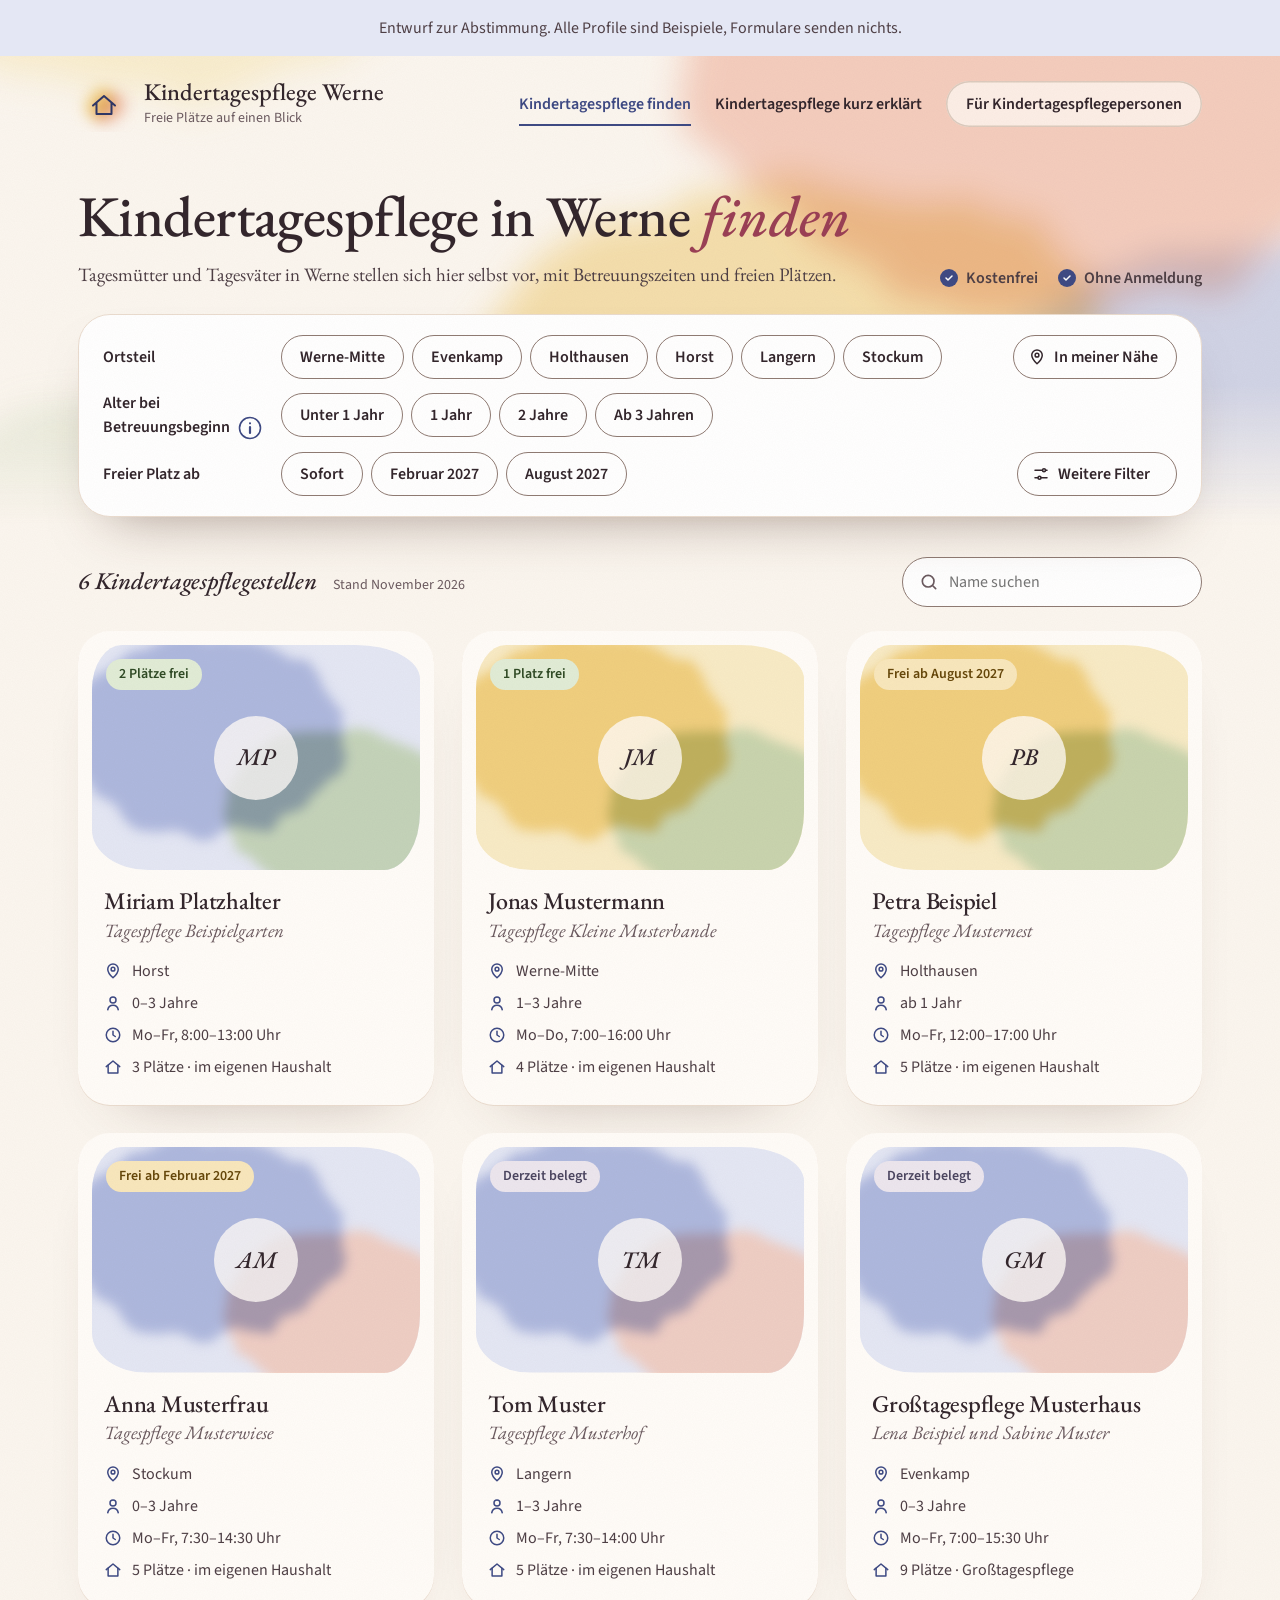
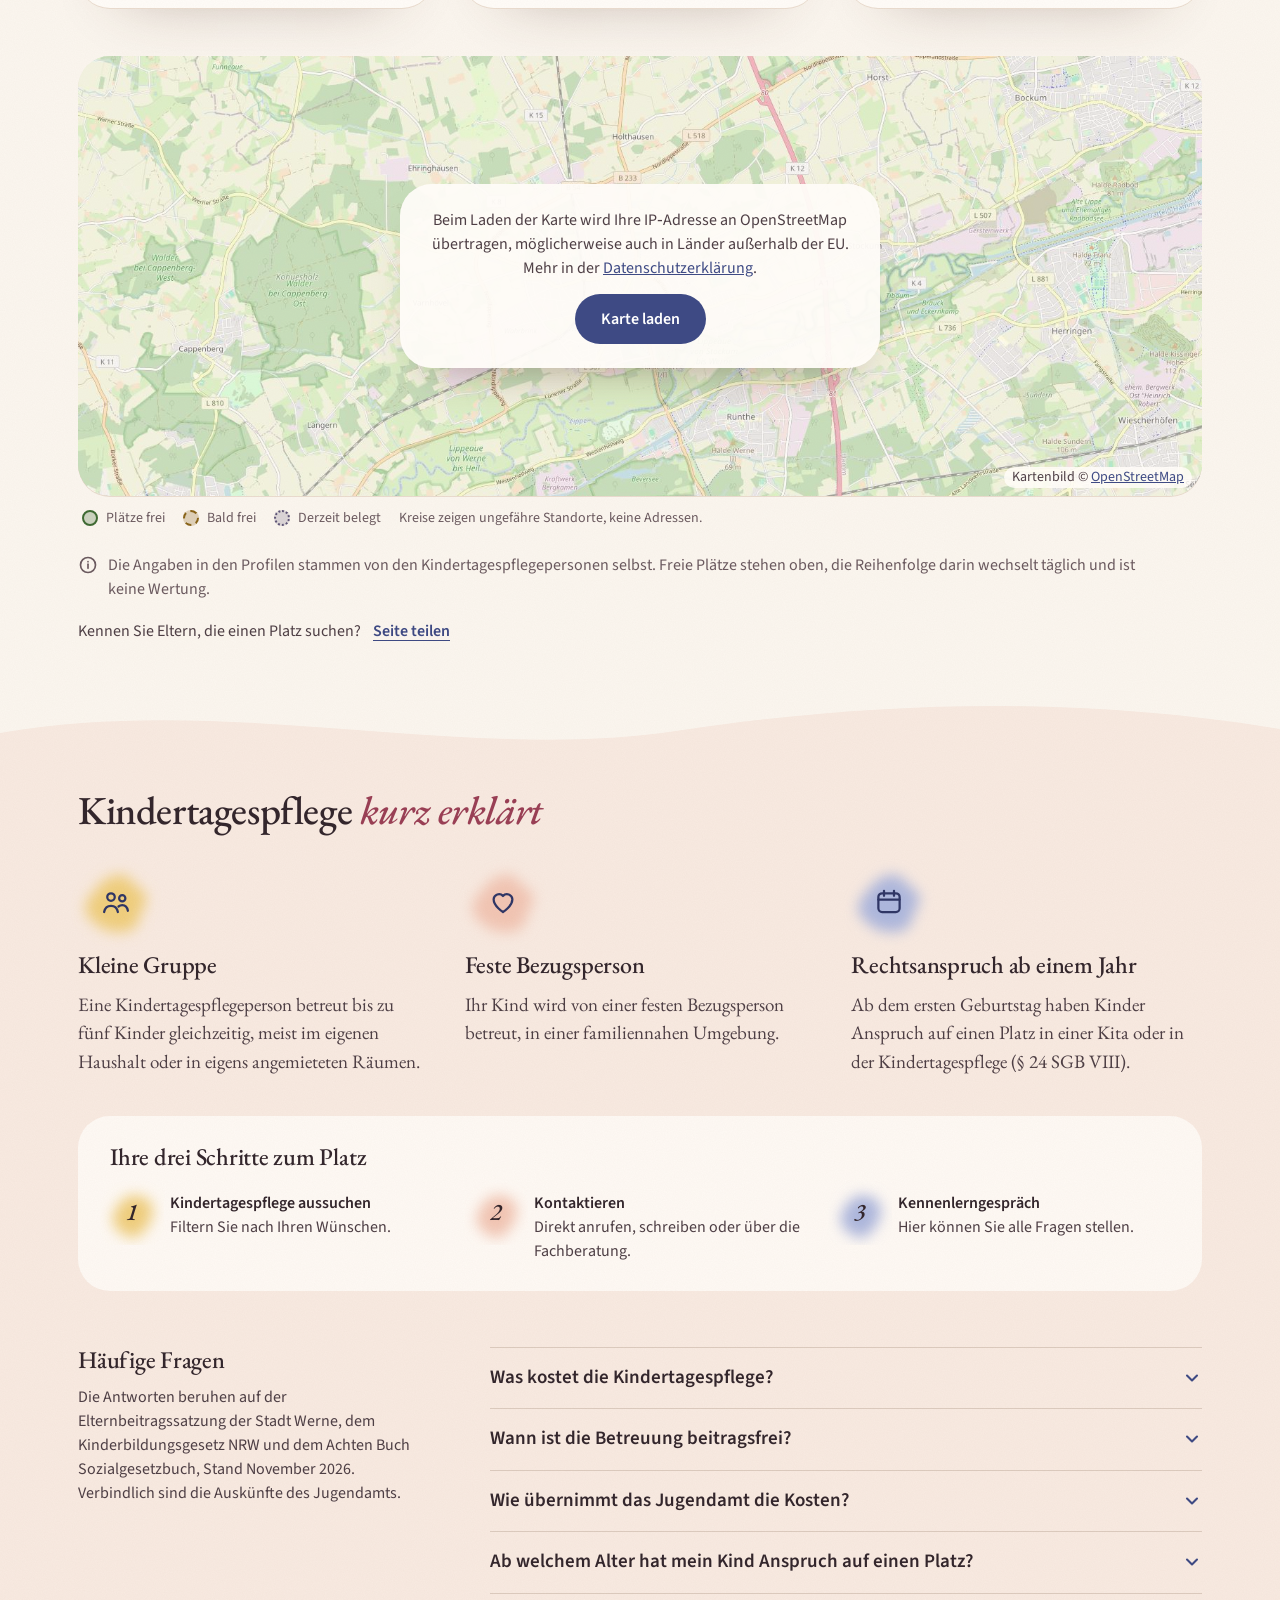
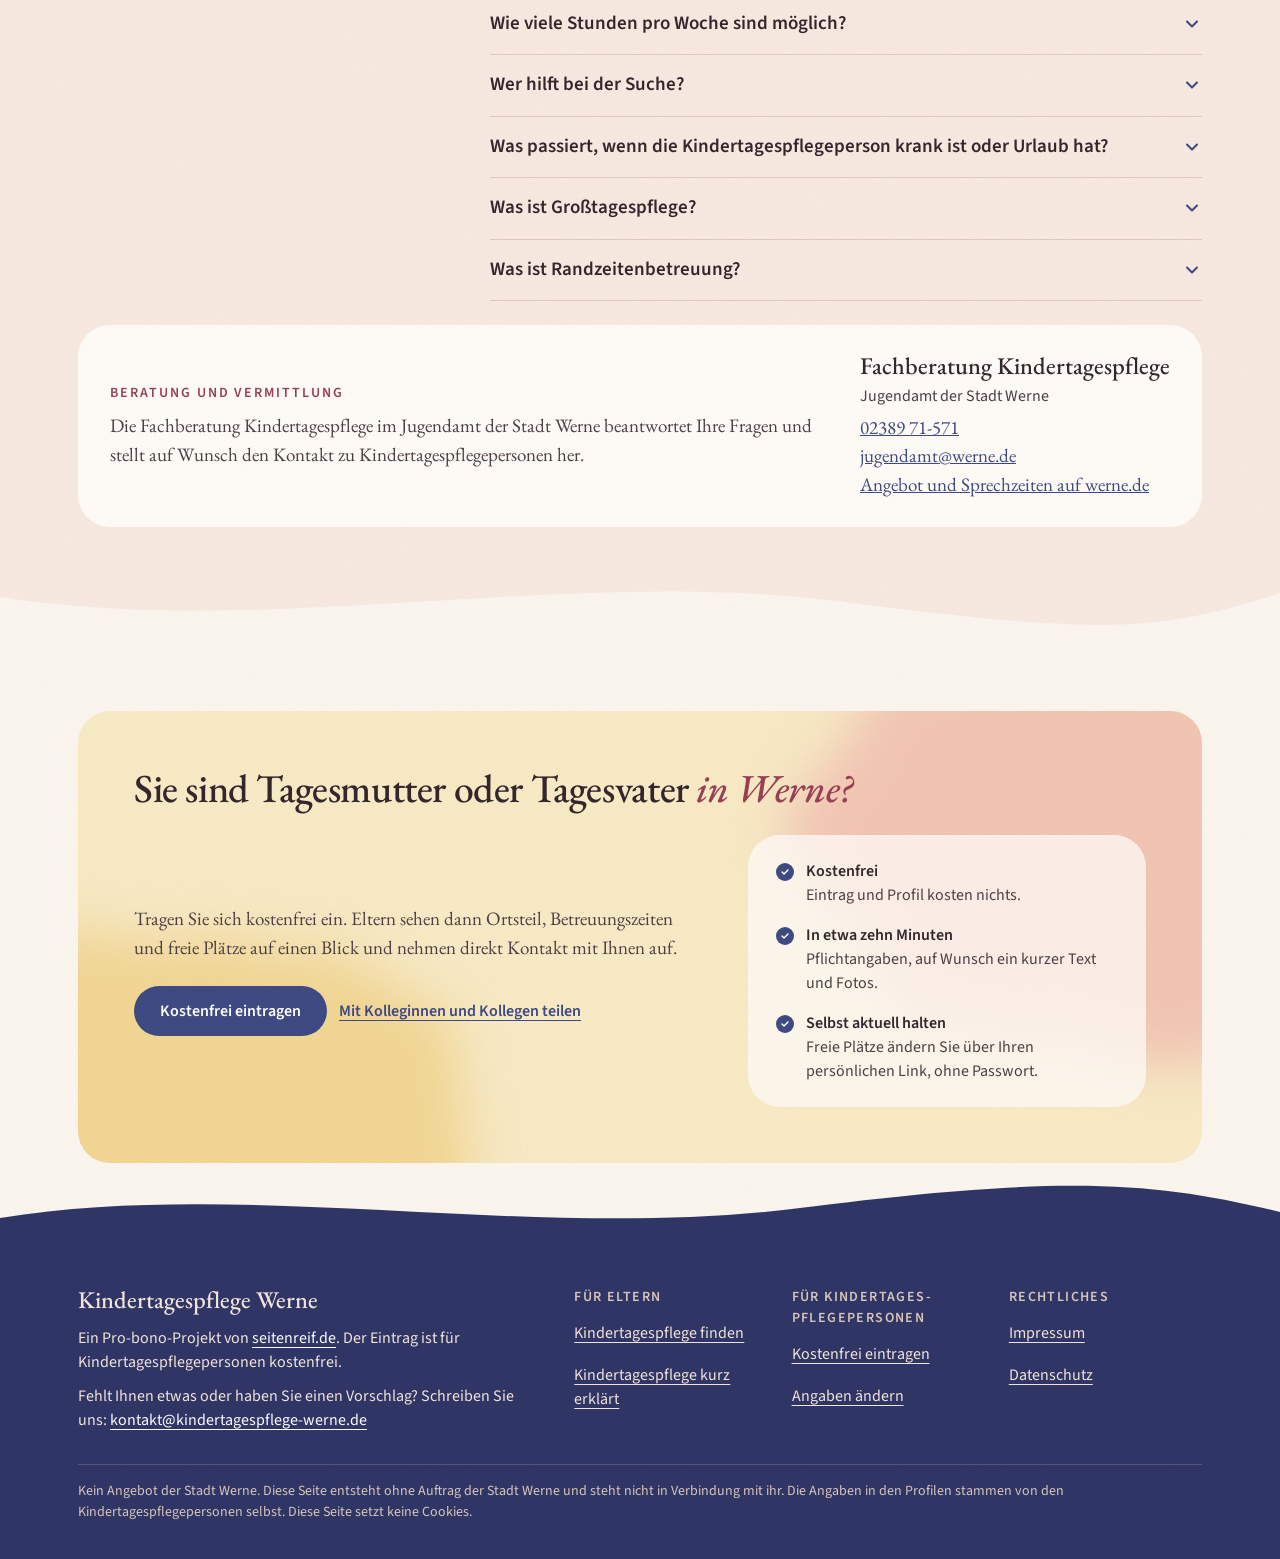
==== commit 378aeca8: "Vorschau, Stand 5c4e35b" ====
--- a/index.html
+++ b/index.html
@@ -5,12 +5,12 @@
 <meta name="robots" content="noindex, nofollow">
 <meta name="viewport" content="width=device-width, initial-scale=1">
 <title>Tagesmutter &amp; Tagesvater in Werne · Freie Plätze</title>
-<meta name="description" content="Freie Plätze bei Tagesmüttern und Tagesvätern in Werne (Kreis Unna): nach Ortsteil und Alter suchen und Kontakt aufnehmen. Kostenfrei, ohne Anmeldung.">
+<meta name="description" content="Tagesmütter und Tagesväter in Werne (Kreis Unna) im Überblick: freie Plätze, Betreuungszeiten, pädagogische Schwerpunkte und Fotos. Direkt Kontakt aufnehmen.">
 <meta property="og:type" content="website">
 <meta property="og:site_name" content="Kindertagespflege Werne">
 <meta property="og:locale" content="de_DE">
 <meta property="og:title" content="Tagesmutter &amp; Tagesvater in Werne · Freie Plätze">
-<meta property="og:description" content="Freie Plätze bei Tagesmüttern und Tagesvätern in Werne (Kreis Unna): nach Ortsteil und Alter suchen und Kontakt aufnehmen. Kostenfrei, ohne Anmeldung.">
+<meta property="og:description" content="Tagesmütter und Tagesväter in Werne (Kreis Unna) im Überblick: freie Plätze, Betreuungszeiten, pädagogische Schwerpunkte und Fotos. Direkt Kontakt aufnehmen.">
 <meta property="og:url" content="https://karlschoss-prog.github.io/kindertagespflege-werne-vorschau/">
 <meta property="og:image" content="https://karlschoss-prog.github.io/kindertagespflege-werne-vorschau/assets/img/teilen.jpg">
 <meta property="og:image:width" content="1200">
@@ -87,7 +87,8 @@
            Eltern wählen das Alter ihres Kindes bei Betreuungsbeginn, gefiltert wird nach den Altersgruppen der Einträge.
            Das i neben „Alter bei Betreuungsbeginn“ klappt eine Erklärung mit Beispiel auf, am Rechner unter der Zeile (Karl, 06.11.2026).
            Randzeitenbetreuung steht in „Weitere Filter“.
-           Zeile 1: wo (Ortsteil, In meiner Nähe), Zeile 2: was (Alter, Platz frei, Weitere Filter). -->
+           „Freier Platz ab“ zeigt Sofort und die Monate aus den Einträgen. Gewählt: alle, die spätestens dann frei sind (Vanessa, Karl 09.11.2026).
+           Zeile 1: wo (Ortsteil, In meiner Nähe), Zeile 2: Alter, Zeile 3: Freier Platz ab und Weitere Filter. -->
       <div class="filters" id="suche" role="search" aria-label="Kindertagespflegestellen filtern">
         <div class="filter-row f-zeile-ort">
           <span class="filter-label" id="lbl-ort">Ortsteil</span><div class="pills" role="group" aria-labelledby="lbl-ort" id="f-ort"></div>
@@ -98,10 +99,12 @@
           <div class="filter-label" id="lbl-alter">Alter bei <span class="nobr">Betreuungsbeginn<button type="button" class="info-knopf" id="alter-info-knopf" aria-expanded="false" aria-controls="alter-info" aria-label="Erklärung zum Alter bei Betreuungsbeginn"><svg viewBox="0 0 24 24" aria-hidden="true"><circle class="info-rund" cx="12" cy="12" r="10.5"/><path class="info-i" d="M12 11v6M12 7.3v.01"/></svg></button></span></div>
           <div class="pills" role="group" aria-label="Alter bei Betreuungsbeginn" aria-describedby="alter-info" id="f-alter"></div>
           <select class="chipwahl" id="s-alter" aria-label="Alter bei Betreuungsbeginn" aria-describedby="alter-info"></select>
-          <span class="trenn" aria-hidden="true"></span>
-          <button type="button" class="pill" id="f-frei" aria-pressed="false">Platz frei</button>
+          <p class="filter-info" id="alter-info" hidden>Es zählt das Alter bei Betreuungsbeginn, nicht das heutige. Ihr Kind ist heute zehn&nbsp;Monate alt und startet in vier&nbsp;Monaten? Dann wählen Sie „1&nbsp;Jahr“.</p>
+        </div>
+        <div class="filter-row f-zeile-frei">
+          <span class="filter-label" id="lbl-frei">Freier Platz ab</span><div class="pills" role="group" aria-labelledby="lbl-frei" id="f-frei"></div>
+          <select class="chipwahl" id="s-frei" aria-label="Freier Platz ab"></select>
           <button type="button" class="pill mehr-knopf" id="f-mehr" aria-haspopup="dialog" aria-controls="mehr-filter"><svg viewBox="0 0 24 24" fill="none" stroke="currentColor" stroke-width="2" stroke-linecap="round" aria-hidden="true"><path d="M4 7h10M18 7h2M4 17h4M12 17h8"/><circle cx="16" cy="7" r="2"/><circle cx="10" cy="17" r="2"/></svg>Weitere Filter<span class="mehr-zahl" id="mehr-zahl"></span></button>
-          <p class="filter-info" id="alter-info" hidden>Es zählt das Alter bei Betreuungsbeginn, nicht das heutige. Ihr Kind ist heute zehn&nbsp;Monate alt und startet in vier&nbsp;Monaten? Dann wählen Sie „1&nbsp;Jahr“.</p>
         </div>
         <!-- Gewählte Wünsche aus „Weitere Filter“, jeweils mit × zum Entfernen -->
         <div class="filter-row wunsch-zeile" id="wunsch-zeile" hidden><span class="filter-label">Wünsche</span><div class="wunsch-chips" id="wunsch-chips"></div></div>
@@ -120,7 +123,6 @@
     <div class="results-head">
       <div class="kopf-links">
         <h2 id="anzahl">Kindertagespflegestellen</h2>
-        <span class="frei-zahl" id="frei-zahl"></span>
         <span class="stand" id="stand"></span>
       </div>
       <!-- Namenssuche an der Liste statt im Filterkasten: am Handy hinter der Lupe -->
@@ -200,11 +202,11 @@
       </div>
       <div class="faq-liste">
           <details><summary>Was kostet die Kindertagespflege?</summary><div class="faq-antwort"><p>Sie zahlen einen monatlichen Elternbeitrag an die Stadt Werne. Er richtet sich nach dem Einkommen der Eltern, nach dem Alter Ihres Kindes (unter oder über zwei Jahre) und nach den vereinbarten Wochenstunden. Sind zwei Kinder gleichzeitig in Betreuung, zahlen Sie für das zweite 25 Prozent, ab dem dritten Kind entfällt der Beitrag. Für das Mittagessen kann die Kindertagespflegeperson ein zusätzliches Entgelt verlangen. Die genauen Beträge nennt Ihnen das Jugendamt der Stadt Werne.</p><p class="faq-quelle">Quelle: <a href="https://www.werne.de/de-wAssets/docs/rathaus/politik/ortsrecht/Sonstige/V-10-2024.pdf">Elternbeitragssatzung der Stadt Werne</a>, §§ 3, 6 und 7</p></div></details>
-          <details><summary>Wann ist die Betreuung beitragsfrei?</summary><div class="faq-antwort"><p>Wird Ihr Kind bis zum 30. September vier Jahre alt, ist die Betreuung ab dem 1. August desselben Jahres bis zur Einschulung beitragsfrei. Das gilt für Kita und Kindertagespflege.</p><p class="faq-quelle">Quelle: <a href="https://recht.nrw.de/lrgv/gesetz/01082026-gesetz-zur-fruehen-bildung-und-foerderung-von-kindern-kinderbildungsgesetz">Kinderbildungsgesetz NRW</a>, § 50 · <a href="https://www.werne.de/de-wAssets/docs/rathaus/politik/ortsrecht/Sonstige/V-10-2024.pdf">Elternbeitragssatzung</a>, § 7</p></div></details>
-          <details><summary>Wie übernimmt das Jugendamt die Kosten?</summary><div class="faq-antwort"><p>Bewilligt das Jugendamt der Stadt Werne die Kindertagespflege, übernimmt es die Kosten, und Sie zahlen einen Elternbeitrag als Anteil. Melden Sie den Bedarf früh beim Jugendamt an, mit gewünschtem Umfang und Betreuungsart. Nach dem Kinderbildungsgesetz NRW geschieht das grundsätzlich spätestens sechs Monate vor Beginn. Den Elternbeitrag setzt das Jugendamt per Bescheid fest, dafür geben Sie eine Erklärung zu Ihrem Einkommen ab. Wie Sie den Antrag stellen, erklärt Ihnen die Fachberatung Kindertagespflege.</p><p class="faq-quelle">Quelle: <a href="https://recht.nrw.de/lrgv/gesetz/01082026-gesetz-zur-fruehen-bildung-und-foerderung-von-kindern-kinderbildungsgesetz">Kinderbildungsgesetz NRW</a>, § 5 · <a href="https://www.werne.de/de-wAssets/docs/rathaus/politik/ortsrecht/Sonstige/V-10-2024.pdf">Elternbeitragssatzung</a>, §§ 1, 8 und 9</p></div></details>
+          <details><summary>Wann ist die Betreuung beitragsfrei?</summary><div class="faq-antwort"><p>Wird Ihr Kind bis zum 30. September vier Jahre alt, ist die Betreuung ab dem 1. August desselben Jahres bis zur Einschulung beitragsfrei. Das gilt für Kita und&nbsp;Kindertagespflege.</p><p class="faq-quelle">Quelle: <a href="https://recht.nrw.de/lrgv/gesetz/01082026-gesetz-zur-fruehen-bildung-und-foerderung-von-kindern-kinderbildungsgesetz">Kinderbildungsgesetz NRW</a>, § 50 · <a href="https://www.werne.de/de-wAssets/docs/rathaus/politik/ortsrecht/Sonstige/V-10-2024.pdf">Elternbeitragssatzung</a>, § 7</p></div></details>
+          <details><summary>Wie übernimmt das Jugendamt die Kosten?</summary><div class="faq-antwort"><p>Bewilligt das Jugendamt der Stadt Werne die Kindertagespflege, übernimmt es die Kosten. Sie zahlen einen Elternbeitrag als Anteil. Anders als bei einem Kita-Platz können Sie die Kindertagespflege auch kurzfristig beantragen, wenn Sie schnell eine Betreuung brauchen. Den Elternbeitrag setzt das Jugendamt per Bescheid fest, dafür geben Sie eine Erklärung zu Ihrem Einkommen ab. Wie Sie den Antrag stellen, erklärt Ihnen die Fachberatung&nbsp;Kindertagespflege.</p><p class="faq-quelle">Quelle: <a href="https://recht.nrw.de/lrgv/gesetz/01082026-gesetz-zur-fruehen-bildung-und-foerderung-von-kindern-kinderbildungsgesetz">Kinderbildungsgesetz NRW</a>, § 5 Abs. 2 · <a href="https://www.werne.de/de-wAssets/docs/rathaus/politik/ortsrecht/Sonstige/V-10-2024.pdf">Elternbeitragssatzung</a>, §§ 1, 8 und 9</p></div></details>
           <details><summary>Ab welchem Alter hat mein Kind Anspruch auf einen Platz?</summary><div class="faq-antwort"><p>Vom ersten bis zum dritten Geburtstag hat Ihr Kind Anspruch auf Förderung in einer Kita oder in der Kindertagespflege. Vor dem ersten Geburtstag wird ein Kind zum Beispiel gefördert, wenn die Eltern berufstätig sind, Arbeit suchen oder in Ausbildung sind. Ab drei Jahren gilt der Anspruch für einen Platz in einer Kita. Kindertagespflege ist dann bei besonderem Bedarf oder ergänzend möglich.</p><p class="faq-quelle">Quelle: <a href="https://www.gesetze-im-internet.de/sgb_8/__24.html">§ 24 SGB VIII</a></p></div></details>
-          <details><summary>Wie viele Stunden pro Woche sind möglich?</summary><div class="faq-antwort"><p>Den Umfang vereinbaren Sie im Betreuungsvertrag als feste Zahl an Wochenstunden. Die Elternbeitragssatzung der Stadt Werne sieht Stufen von 5 bis 45 Stunden pro Woche vor, in Schritten von 5 Stunden. Der Umfang richtet sich nach dem Bedarf Ihres Kindes und Ihrer Familie.</p><p class="faq-quelle">Quelle: <a href="https://www.werne.de/de-wAssets/docs/rathaus/politik/ortsrecht/Sonstige/V-10-2024.pdf">Elternbeitragssatzung</a>, §§ 2 und 6 · <a href="https://www.gesetze-im-internet.de/sgb_8/__24.html">§ 24 SGB VIII</a></p></div></details>
-          <details><summary>Wer hilft bei der Suche?</summary><div class="faq-antwort"><p>Die Fachberatung Kindertagespflege im Jugendamt der Stadt Werne berät Sie zur passenden Betreuungsform, hilft bei der Suche und vermittelt auf Wunsch. Ihre Kontaktdaten stehen unten auf dieser Seite. Im Kita-Portal mykitaVM der Stadt finden Sie Kitas, für die Kindertagespflege verweist es auf die Fachberatung.</p><p class="faq-quelle">Quelle: <a data-cfg-href="beratung.url">Angebote der Stadt Werne</a> · <a href="https://mykitavm.trinuts.de/mykitavm/?page=werne">mykitaVM Werne</a></p></div></details>
+          <details><summary>Wie viele Stunden pro Woche sind möglich?</summary><div class="faq-antwort"><p>Den Umfang vereinbaren Sie in der Betreuungsvereinbarung als feste Zahl an Wochenstunden. Die Elternbeitragssatzung der Stadt Werne sieht Stufen von 5 bis 45 Stunden pro Woche vor, in Schritten von 5 Stunden. Der Umfang richtet sich nach dem Bedarf Ihres Kindes und Ihrer Familie und kann individuell mit der Kindertagespflegeperson abgesprochen werden.</p><p class="faq-quelle">Quelle: <a href="https://www.werne.de/de-wAssets/docs/rathaus/politik/ortsrecht/Sonstige/V-10-2024.pdf">Elternbeitragssatzung</a>, §§ 2 und 6 · <a href="https://www.gesetze-im-internet.de/sgb_8/__24.html">§ 24 SGB VIII</a></p></div></details>
+          <details><summary>Wer hilft bei der Suche?</summary><div class="faq-antwort"><p>Die Fachberatung Kindertagespflege im Jugendamt der Stadt Werne berät Sie zur passenden Betreuungsform, hilft bei der Suche und vermittelt auf Wunsch. Ihre Kontaktdaten stehen unten auf dieser Seite.</p><p class="faq-quelle">Quelle: <a data-cfg-href="beratung.url">Angebote der Stadt Werne</a></p></div></details>
           <details><summary>Was passiert, wenn die Kindertagespflegeperson krank ist oder Urlaub hat?</summary><div class="faq-antwort"><p>Fällt die Kindertagespflegeperson aus, muss das Jugendamt rechtzeitig eine andere Betreuung für Ihr Kind sicherstellen. Urlaub und absehbare Ausfälle stimmen Sie früh mit der Kindertagespflegeperson ab. Wie die Vertretung in Werne geregelt ist, erklärt Ihnen die Fachberatung Kindertagespflege. In den Profilen sehen Sie, wer eine feste Vertretung angibt.</p><p class="faq-quelle">Quelle: <a href="https://recht.nrw.de/lrgv/gesetz/01082026-gesetz-zur-fruehen-bildung-und-foerderung-von-kindern-kinderbildungsgesetz">Kinderbildungsgesetz NRW</a>, § 23</p></div></details>
           <details><summary>Was ist Großtagespflege?</summary><div class="faq-antwort"><p>In einer Großtagespflege arbeiten bis zu drei Kindertagespflegepersonen zusammen und betreuen höchstens neun Kinder gleichzeitig. Jedes Kind ist vertraglich und pädagogisch einer bestimmten Kindertagespflegeperson zugeordnet.</p><p class="faq-quelle">Quelle: <a href="https://recht.nrw.de/lrgv/gesetz/01082026-gesetz-zur-fruehen-bildung-und-foerderung-von-kindern-kinderbildungsgesetz">Kinderbildungsgesetz NRW</a>, § 22</p></div></details>
           <details><summary>Was ist Randzeitenbetreuung?</summary><div class="faq-antwort"><p>Randzeitenbetreuung ist Kindertagespflege vor oder nach den Öffnungszeiten einer Kita oder Offenen Ganztagsschule, zum Beispiel im Anschluss an die Kita oder die Schule. Das Kinderbildungsgesetz NRW nennt sie ergänzende Kindertagespflege. Das Jugendamt kann sie auf Ihren Antrag bewilligen, wenn Ihr Kind aus familiären Gründen regelmäßig mehr als eine Stunde außerhalb der Öffnungszeit betreut werden muss.</p><p class="faq-quelle">Quelle: <a href="https://recht.nrw.de/lrgv/gesetz/01082026-gesetz-zur-fruehen-bildung-und-foerderung-von-kindern-kinderbildungsgesetz">Kinderbildungsgesetz NRW</a>, § 23</p></div></details>
--- a/assets/css/style.css
+++ b/assets/css/style.css
@@ -207,8 +207,7 @@
 .results-head{display:flex;flex-wrap:wrap;justify-content:space-between;align-items:center;gap:8px 16px;margin:0 0 24px}
 .results-head h2{font-size:var(--fs-titel);font-style:italic}
 .kopf-links{display:flex;flex-wrap:wrap;align-items:baseline;gap:4px 16px}
-.frei-zahl{font:600 var(--fs-ui)/var(--lh-text) var(--sans);color:var(--free-ink)}
-.frei-zahl:empty,.stand:empty{display:none}
+.stand:empty{display:none}
 .stand{font:var(--fs-etikett)/var(--lh-text) var(--sans);color:var(--muted)}
 .namensuche{position:relative;flex:0 1 300px;display:flex}
 .namensuche input[type=search]{padding-left:46px;border-radius:999px;min-height:48px}
@@ -394,8 +393,23 @@
 .field.invalid input,.field.invalid select,.field.invalid textarea{border-color:var(--rose)}
 .form-errors{background:#FBE9EC;border-radius:var(--r-klein);padding:16px 20px;font:var(--fs-ui)/var(--lh-text) var(--sans);color:#6E2335}
 .form-errors ul{margin:8px 0 0;padding-left:20px}
-.thumbs{display:flex;flex-wrap:wrap;gap:10px}
-.thumbs img{width:84px;height:84px;object-fit:cover;border-radius:var(--r-klein)}
+/* Gewählte Fotos: jedes mit × zum Entfernen (Tippfläche 44 px, sichtbar 30 px), Hinweis bei abgelehnten */
+#fotos{color:transparent} /* „Keine ausgewählt“ des Browsers stimmt nicht, die Fotos stehen darunter */
+.foto-anzahl{font:600 var(--fs-ui)/var(--lh-text) var(--sans);color:var(--ink)}
+.thumbs{list-style:none;margin:0;padding:0;display:flex;flex-wrap:wrap;gap:16px}
+.thumbs:empty{display:none}
+.thumb{position:relative}
+.thumb img{display:block;width:96px;height:96px;object-fit:cover;border-radius:var(--r-klein)}
+.thumb-weg{position:absolute;top:-10px;right:-10px;width:44px;height:44px;padding:0;border:0;background:none;display:flex;align-items:center;justify-content:center;color:var(--ink);cursor:pointer}
+.thumb-weg svg{width:30px;height:30px;padding:7px;box-sizing:border-box;border-radius:50%;background:#fff;box-shadow:0 0 0 1.5px var(--field)}
+@media (hover:hover){.thumb-weg:hover svg{color:#fff;background:var(--rose);box-shadow:none}}
+.thumb-weg:focus-visible{outline:none}
+.thumb-weg:focus-visible svg{outline:3px solid var(--indigo);outline-offset:2px}
+.foto-meldung{background:var(--peach-soft);border-radius:var(--r-klein);padding:12px 16px;font:var(--fs-ui)/var(--lh-text) var(--sans);color:var(--ink)}
+/* Eigene Punkte je Gruppe der Besonderheiten */
+.eigene-feld{display:flex;flex-direction:column;gap:7px;margin:4px 0 10px}
+.label-zusatz{font-weight:400;color:var(--muted)}
+.field.invalid .eigene-feld input{border-color:var(--field)} /* Fehler bei den Häkchen markiert nicht die Textfelder */
 .form-side{flex:1 1 300px;min-width:0;display:flex;flex-direction:column;gap:22px}
 @media (min-width:900px){.form-side{position:sticky;top:24px}} /* begleitet das lange Formular, statt rechts Leere zu lassen */
 .form-side .box h2{margin-bottom:10px}
@@ -445,17 +459,17 @@
   .hero-kopf h1{margin-bottom:10px}
   .lead{font-size:var(--fs-text)}
   .box,fieldset{padding:22px}
-  /* Oben „Alter bei Betreuungsbeginn“ mit i (Erklärung direkt darunter), darunter Alter ▾ und Platz frei,
+  /* Oben „Alter bei Betreuungsbeginn“ mit i (Erklärung direkt darunter), darunter Alter ▾ und Freier Platz ▾,
      dann Ortsteil ▾ und In meiner Nähe, dann Weitere Filter.
      Die Zeilen lösen sich auf (display:contents), die Reihenfolge setzt order. */
   .filters{flex-direction:row;flex-wrap:wrap;gap:8px;padding:14px}
   .filter-row{display:contents}
-  .f-zeile-ort .filter-label,.wunsch-zeile .filter-label,.filters .pills,.trenn{display:none}
+  .f-zeile-ort .filter-label,.f-zeile-frei .filter-label,.wunsch-zeile .filter-label,.filters .pills,.trenn{display:none}
   .f-zeile-alter .filter-label{flex-basis:100%}
   .chipwahl{display:block;field-sizing:content} /* so breit wie die gewählte Option, nicht wie die längste */
   #s-alter{max-width:146px} /* ohne field-sizing nicht breiter als „Bitte wählen“ */
   .filters .pill{padding:9px 16px}
-  #s-alter{order:1} #f-frei{order:2} #s-ort{order:3} #f-nah{order:4;margin-left:0} #f-mehr{order:5;margin-left:0}
+  #s-alter{order:1} #s-frei{order:2} #s-ort{order:3} #f-nah{order:4;margin-left:0} #f-mehr{order:5;margin-left:0}
   .wunsch-chips{order:6;flex-basis:100%}
   .near-note,.filter-fuss{order:7;flex-basis:100%}
   /* Fenster im Vollbild, Gruppen untereinander, Knöpfe unten über dem Rand des iPhones */
